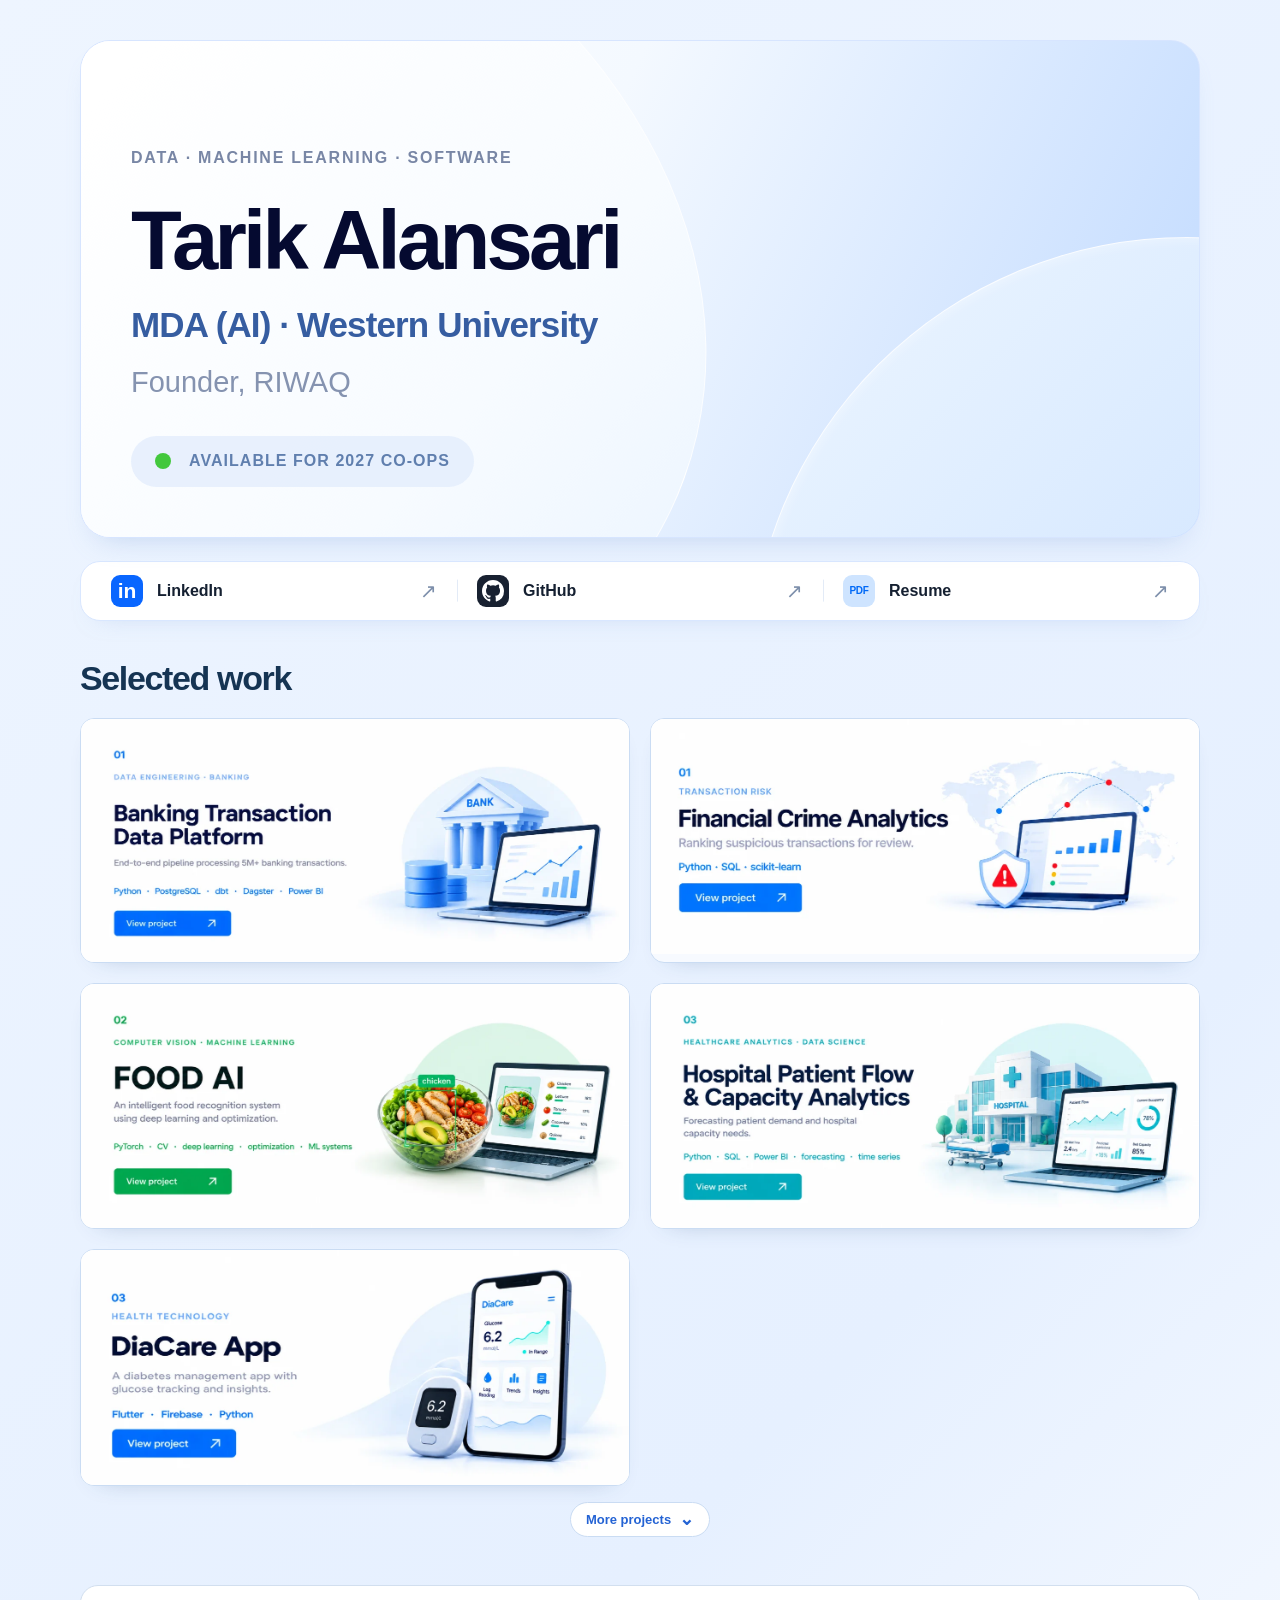
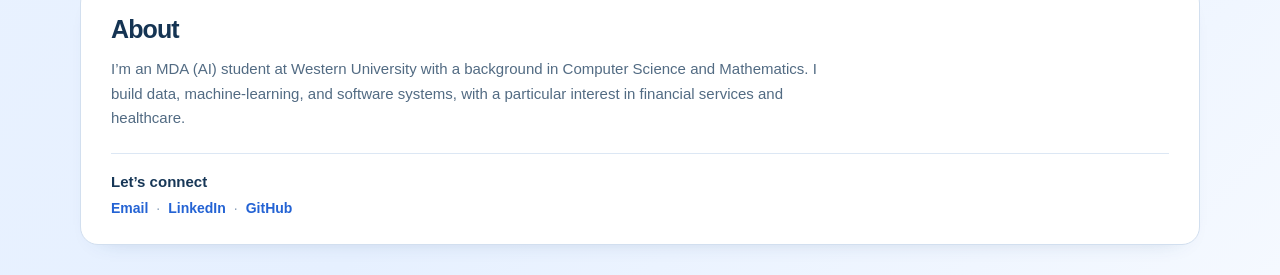
==== index.html @ ad6f81e8 "Add accessible hospital analytics project overview" ====
<!doctype html>
<html lang="en">
<head>
  <meta charset="utf-8">
  <meta name="viewport" content="width=device-width, initial-scale=1">
  <meta name="theme-color" content="#f2f7ff">
  <meta name="description" content="Tarik Alansari — Master of Data Analytics (AI) student at Western University. Explore selected data and machine-learning projects.">
  <link rel="canonical" href="https://tansari2004.github.io/tarik-alansari-portfolio/">
  <meta property="og:type" content="website">
  <meta property="og:title" content="Tarik Alansari | Data Analytics &amp; Machine Learning Portfolio">
  <meta property="og:description" content="Explore selected data analytics, machine learning, and software projects by Tarik Alansari.">
  <meta property="og:url" content="https://tansari2004.github.io/tarik-alansari-portfolio/">
  <meta property="og:image" content="https://tansari2004.github.io/tarik-alansari-portfolio/social-preview.png">
  <meta property="og:image:width" content="1200">
  <meta property="og:image:height" content="630">
  <meta name="twitter:card" content="summary_large_image">
  <title>Tarik Alansari · Data Analytics & Machine Learning</title>
  <link rel="preload" as="image" href="banking-transaction-platform-button.webp" fetchpriority="high">
  <link rel="icon" type="image/svg+xml" href="data:image/svg+xml,%3Csvg xmlns='http://www.w3.org/2000/svg' viewBox='0 0 64 64'%3E%3Crect width='64' height='64' rx='16' fill='%231c5ee4'/%3E%3Ctext x='32' y='40' text-anchor='middle' font-family='Arial,sans-serif' font-weight='700' font-size='25' fill='white'%3ETA%3C/text%3E%3C/svg%3E">
  <style>
    :root{font-family:Inter,ui-sans-serif,-apple-system,BlinkMacSystemFont,"Segoe UI",sans-serif;color:#15274a;background:#f2f7ff;font-size:16px}
    *{box-sizing:border-box}body{margin:0;min-width:320px;background:linear-gradient(160deg,#f7faff 0%,#eaf3ff 49%,#f8fbff 100%)}a{color:inherit;text-decoration:none}a:focus-visible{outline:3px solid #1c5ee4;outline-offset:4px}
    .shell{width:min(100% - 34px,880px);margin:auto;padding:30px 0 46px}
    .hero{position:relative;overflow:hidden;padding:34px clamp(24px,5.5vw,52px) 31px;border:1px solid #d6e5fa;border-radius:31px;background:linear-gradient(137deg,#fff 0%,#fff 58%,#dbecff 100%);box-shadow:0 20px 55px rgba(26,71,128,.09)}
    .hero:before{content:"";position:absolute;top:0;left:0;right:0;height:5px;background:linear-gradient(90deg,#1c5ee4,#42bcdb,#a6d9f4)}
    .top{display:flex;align-items:center;justify-content:space-between;gap:16px}.mark{display:grid;place-items:center;flex:none;width:58px;height:58px;border-radius:18px;background:#1c5ee4;color:white;font-size:1.18rem;font-weight:800;letter-spacing:-.07em;box-shadow:0 10px 22px rgba(28,94,228,.18)}
    .caption,.section-title,.kicker{font-weight:800;letter-spacing:.14em;text-transform:uppercase}.caption{color:#6b7d99;font-size:.76rem;text-align:right}
    h1{margin:29px 0 10px;color:#0c2145;font-size:clamp(2.7rem,7vw,4.3rem);line-height:1.04;letter-spacing:-.055em}.degree{margin:0;color:#143c79;font-size:clamp(1.08rem,2.5vw,1.32rem);font-weight:700;line-height:1.35}.school{margin:4px 0 0;color:#657993;font-size:1rem;line-height:1.45}
    .rule{width:52px;height:3px;margin:24px 0 19px;border-radius:99px;background:#2f8ae8}.intro{max-width:640px;margin:0;color:#344765;font-size:1rem;line-height:1.65}
    .availability{display:inline-flex;align-items:center;gap:9px;margin-top:22px;padding:9px 13px;border:1px solid #c7e5df;border-radius:999px;background:#e9faf4;color:#176b59;font-size:.84rem;font-weight:700;line-height:1.35}.availability:before{content:"";flex:none;width:7px;height:7px;border-radius:50%;background:#2aa584}
    .content{display:grid;grid-template-columns:1fr 1.25fr;gap:34px;margin-top:34px;align-items:start}.section-title{display:flex;align-items:center;gap:12px;margin:0 0 14px;color:#536a86;font-size:.82rem}.section-title:after{content:"";height:1px;flex:1;background:#c8d9ed}
    .links,.projects{display:grid;gap:10px}.link,.project{border:1px solid #d2e1f3;border-radius:17px;background:white;box-shadow:0 5px 18px rgba(46,89,143,.045);transition:transform .16s,border-color .16s,box-shadow .16s}.link:hover,.project:hover{transform:translateY(-2px);border-color:#7ab4ec;box-shadow:0 12px 28px rgba(46,89,143,.1)}
    .link{display:flex;align-items:center;gap:13px;min-height:65px;padding:11px 14px}.icon{display:grid;place-items:center;flex:none;width:37px;height:37px;border-radius:11px;background:#e8f1ff;color:#1c5ee4;font-weight:850}.icon.github{background:#eef1f7;color:#172440}.icon.email{background:#e8f8f5;color:#147e72}.icon svg{width:20px;height:20px;fill:currentColor}.link-copy{flex:1;min-width:0;font-weight:750}.link-copy small{display:block;margin-top:2px;color:#70839d;font-size:.78rem;font-weight:500}.arrow{flex:none;color:#5783be;font-size:1.25rem;line-height:1}
    .project{position:relative;display:block;min-height:106px;padding:17px 47px 18px 20px}.project:before{content:"";position:absolute;top:17px;bottom:17px;left:0;width:4px;border-radius:0 4px 4px 0;background:var(--accent)}.kicker{display:block;margin-bottom:7px;color:var(--accent);font-size:.74rem}.project strong{display:block;margin:0 0 5px;color:#122a4f;font-size:1.1rem;line-height:1.3;letter-spacing:-.02em}.project p{margin:0;color:#657b96;font-size:.88rem;line-height:1.45}.project .arrow{position:absolute;top:19px;right:18px}.blue{--accent:#2578dd}.teal{--accent:#119d9b}.violet{--accent:#7363d2}.sky{--accent:#2399c0}
    footer{display:flex;justify-content:space-between;gap:16px;margin-top:36px;padding:18px 2px 0;border-top:1px solid #cbdced;color:#71849d;font-size:.82rem;line-height:1.5}footer a{color:#1d63ce;font-weight:650}
    @media(max-width:700px){.content{grid-template-columns:1fr;gap:29px}.shell{width:min(100% - 28px,520px);padding-top:14px}.hero{border-radius:25px}.project{min-height:100px}footer{flex-direction:column;gap:3px}}
    @media(max-width:380px){.hero{padding:26px 22px}.caption{font-size:.7rem}.availability{font-size:.78rem}.link-copy small{font-size:.72rem}}
    @media(prefers-reduced-motion:reduce){.link,.project{transition:none}}
  </style>
  <link rel="stylesheet" href="design.css?v=9">
</head>
<body>
  <main class="shell">
    <nav class="masthead" aria-label="Page"><span class="wordmark">TA<span> / </span></span><span class="masthead-label">DATA ANALYTICS & MACHINE LEARNING</span><a href="Tarik-Alansari-Resume.pdf?v=2027-10-01" class="contact-top" target="_blank" rel="noopener noreferrer" type="application/pdf">View résumé <span aria-hidden="true">↗</span></a></nav>
    <header class="hero">
      <div class="hero-copy">
      <div class="eyebrow">DATA · MACHINE LEARNING · SOFTWARE</div>
      <h1>Tarik <span>Alansari</span></h1>
      <p class="degree">MDA (AI) · Western University</p><p class="school">Founder, RIWAQ</p>
      <div class="rule" aria-hidden="true"></div>
      <div class="availability">Available for 2027 co-ops</div>
      </div>
    </header>
    <div class="content">
      <section class="connect-section" aria-labelledby="connect"><h2 class="section-title" id="connect">Find me here</h2><div class="links">
        <a class="link" href="https://www.linkedin.com/in/tarik-alansari" target="_blank" rel="noopener noreferrer"><span class="icon" aria-hidden="true">in</span><span class="link-copy">LinkedIn<small>Professional profile</small></span><span class="arrow" aria-hidden="true">↗</span></a>
        <a class="link" href="https://github.com/Tansari2004" target="_blank" rel="noopener noreferrer"><span class="icon github" aria-hidden="true"><svg viewBox="0 0 16 16"><path d="M8 0C3.58 0 0 3.58 0 8c0 3.54 2.29 6.53 5.47 7.59.4.07.55-.17.55-.38 0-.19-.01-.82-.01-1.49-2.01.37-2.53-.49-2.69-.94-.09-.23-.48-.94-.82-1.13-.28-.15-.68-.52-.01-.53.63-.01 1.08.58 1.23.82.72 1.21 1.87.87 2.33.66.07-.52.28-.87.51-1.07-1.78-.2-3.64-.89-3.64-3.95 0-.87.31-1.59.82-2.15-.08-.2-.36-1.02.08-2.12 0 0 .67-.21 2.2.82a7.65 7.65 0 0 1 4 0c1.53-1.04 2.2-.82 2.2-.82.44 1.1.16 1.92.08 2.12.51.56.82 1.27.82 2.15 0 3.07-1.87 3.75-3.65 3.95.29.25.54.73.54 1.48 0 1.07-.01 1.93-.01 2.2 0 .21.15.46.55.38A8.01 8.01 0 0 0 16 8c0-4.42-3.58-8-8-8Z"/></svg></span><span class="link-copy">GitHub<small>Code and case studies</small></span><span class="arrow" aria-hidden="true">↗</span></a>
        <a class="link" href="Tarik-Alansari-Resume.pdf?v=2027-10-01" target="_blank" rel="noopener noreferrer" type="application/pdf"><span class="icon resume" aria-hidden="true">PDF</span><span class="link-copy">Resume<small>View PDF</small></span><span class="arrow" aria-hidden="true">↗</span></a>
      </div></section>
      <section class="work-section" aria-labelledby="work"><div class="work-header"><h2 class="section-title" id="work">Selected work</h2></div><div class="projects">
        <a class="project image-button" href="banking-pipeline.html"><img src="banking-transaction-platform-button.webp" alt="Explore Banking Transaction Data Platform: project overview, results and report screenshots" width="1280" height="569" fetchpriority="high"></a>
        <a class="project image-button" href="financial-crime.html"><img src="financial-crime-button.webp" alt="Explore Financial Crime Analytics: investigation ranking, verified results and Power BI screenshots" width="1280" height="549"></a>
        <a class="project image-button" href="https://diacare.health" target="_blank" rel="noopener noreferrer"><img src="food-ai-button.webp" alt="View AI Food Recognition and Meal Logging in DiaCare" width="1280" height="569"></a>
        <a class="project image-button" href="hospital-analytics.html"><img src="hospital-patient-flow-button.webp" alt="Explore Hospital Patient Flow and Capacity Analytics: NHS demand, bed occupancy, forecasts and Power BI reports" width="1280" height="569"></a>
        <a class="project image-button" href="https://diacare.health" target="_blank" rel="noopener noreferrer"><img src="diacare-button.webp" alt="Visit the DiaCare app website" width="1280" height="549"></a>
      </div>
      <details class="more-projects">
        <summary>More projects <span aria-hidden="true">⌄</span></summary>
        <div class="projects">
          <a class="project image-button" href="https://github.com/Tansari2004/predictive-maintenance-classifier" target="_blank" rel="noopener noreferrer"><img src="predictive-maintenance-button.webp" alt="View Predictive Maintenance project: failure prediction on 10,000 AI4I records using Python and scikit-learn" width="1280" height="549"></a>
          <a class="project image-button" href="https://github.com/Tansari2004/diacare-nlp" target="_blank" rel="noopener noreferrer"><img src="diacare-nlp-button.webp" alt="View DiaCare NLP Triage project" width="1280" height="549"></a>
        </div>
      </details></section>
      <section class="about-section" aria-labelledby="about">
        <h2 id="about">About</h2>
        <p>I’m an MDA (AI) student at Western University with a background in Computer Science and Mathematics. I build data, machine-learning, and software systems, with a particular interest in financial services and healthcare.</p>
        <div class="about-contact" aria-labelledby="connect-heading">
          <h3 id="connect-heading">Let’s connect</h3>
          <nav aria-label="Contact links"><a href="mailto:tansari7@uwo.ca">Email</a><span aria-hidden="true">·</span><a href="https://www.linkedin.com/in/tarik-alansari" target="_blank" rel="noopener noreferrer">LinkedIn</a><span aria-hidden="true">·</span><a href="https://github.com/Tansari2004" target="_blank" rel="noopener noreferrer">GitHub</a></nav>
        </div>
      </section>
    </div>
  </main>
</body>
</html>
---- design.css ----
/* A bright editorial portfolio, with a compact mobile business-card view. */
:root{color-scheme:light;background:#fff;color:#16202b;font-family:"Helvetica Neue",Arial,sans-serif}
body{background:#fff}
.shell{width:min(calc(100% - 96px),1120px);padding:0 0 30px}
.masthead{height:90px;display:flex;align-items:center;justify-content:space-between;gap:24px;border-bottom:1px solid #dae0e7}
.wordmark{font-size:27px;font-weight:850;letter-spacing:-2px}.wordmark span{color:#245bf1}
.masthead-label{font-size:11px;letter-spacing:.16em;color:#67707e;font-weight:700;margin-right:auto}
.contact-top{font-size:14px;font-weight:700}.contact-top span{margin-left:15px;color:#245bf1}
.hero{display:grid;grid-template-columns:1.2fr .8fr;gap:64px;align-items:center;border:0;border-radius:0;background:none;box-shadow:none;padding:60px 0 46px;overflow:visible}
.hero:before{display:none}.hero-copy{min-width:0}.eyebrow{font-size:12px;letter-spacing:.14em;font-weight:750;color:#245bf1;margin-bottom:21px}
h1{font-size:clamp(64px,7.7vw,98px);font-weight:750;line-height:.94;letter-spacing:-.075em;margin:0 0 25px;color:#17212c}h1 span{color:#245bf1}
.degree{font-size:19px;font-weight:650;color:#253240;letter-spacing:-.025em}.school{font-size:16px;color:#707986;margin-top:5px}
.rule{display:none}.intro{font-size:16px;line-height:1.65;color:#5b6470;max-width:475px;margin-top:21px}
.availability{margin-top:23px;border:0;padding:0;background:none;color:#334963;border-radius:0;font-size:13px;font-weight:600}.availability:before{background:#245bf1;width:6px;height:6px}
.portrait{margin:0;position:relative;align-self:center;padding:13px 13px 0;background:#f0f4fb;border-radius:12px;transform:rotate(2deg)}
.portrait img{display:block;width:100%;height:auto;aspect-ratio:1/1.08;object-fit:cover;object-position:center;border-radius:6px;filter:saturate(.83)}
.portrait figcaption{display:flex;justify-content:space-between;gap:8px;padding:17px 1px;font-size:10px;letter-spacing:.11em;font-weight:700;color:#596e87}
.content{display:block;margin:0}.connect-section{border-top:1px solid #dae0e7;border-bottom:1px solid #dae0e7;padding:24px 0 27px}
.connect-section>.section-title{font-size:11px;letter-spacing:.15em;margin-bottom:14px;color:#76808d}.section-title:after{display:none}
.links{grid-template-columns:repeat(3,1fr);gap:16px}.link{border:1px solid #e0e6ee;border-radius:8px;box-shadow:none;padding:13px 16px;min-height:68px;background:#fff;gap:14px}.link:hover{background:#f6f9ff;border-color:#94aff7;box-shadow:none;transform:translateY(-2px)}
.icon{border-radius:6px;width:35px;height:35px;background:#eaf0ff;color:#245bf1;font-size:17px}.icon.github{color:#fff;background:#26303b;font-size:12px}.icon.email{background:#eaf0ff;color:#245bf1}.link-copy{font-size:15px;font-weight:650}.link-copy small{font-size:12px;color:#798390;margin-top:4px}.arrow{color:#245bf1;font-size:21px}
.work-section{padding-top:46px}.work-header{display:flex;justify-content:space-between;gap:20px;align-items:baseline;margin-bottom:23px}.work-header .section-title{font-size:32px;letter-spacing:-.055em;text-transform:none;color:#17212c;display:block;margin:0;font-weight:700}.work-header .section-title span{color:#245bf1}.work-note{font-size:13px;color:#798390}
.projects{grid-template-columns:repeat(2,minmax(0,1fr));gap:18px;counter-reset:projects}
.project{counter-increment:projects;min-height:231px;padding:29px;border:1px solid transparent;border-radius:10px;box-shadow:none;display:flex;flex-direction:column;overflow:hidden}
.project:before{content:"0" counter(projects);position:static;background:none;width:auto;height:auto;border-radius:0;color:var(--accent);font-size:13px;font-weight:700;margin-bottom:32px;letter-spacing:.04em}
.project .kicker{font-size:11px;letter-spacing:.13em;order:0;margin-bottom:10px;color:var(--accent)}
.project strong{font-size:25px;font-weight:650;letter-spacing:-.045em;color:#17212c;line-height:1.15;margin-bottom:10px}.project p{font-size:14px;color:#627082;line-height:1.5;margin:0;max-width:330px}
.project .arrow{top:24px;right:26px;width:34px;height:34px;border-radius:50%;background:rgba(255,255,255,.8);display:grid;place-items:center;color:var(--accent)}
.blue{background:#edf2ff;--accent:#245bf1}.teal{background:#edf7f6;--accent:#11776e}.violet{background:#f3f1fa;--accent:#7050b7}.sky{background:#f0f5fa;--accent:#286b9f}
.project:hover{box-shadow:0 14px 25px #1b34400a;border-color:var(--accent);transform:translateY(-4px)}
footer{margin-top:44px;padding-top:22px;border-color:#dae0e7;font-size:12px;color:#7b8490}footer a{color:#245bf1}
@media(min-width:1450px){.hero{padding-top:72px}}
@media(max-width:800px){.shell{width:calc(100% - 48px)}.hero{gap:30px}.masthead-label{font-size:10px}.portrait figcaption{font-size:8px}h1{font-size:70px}.link-copy small{font-size:11px}.links{gap:10px}.link{padding:12px;gap:10px}.link .arrow{display:none}}
@media(max-width:600px){.shell{width:calc(100% - 36px);padding-top:0}.masthead{height:66px;gap:12px}.masthead-label{font-size:9px;letter-spacing:.08em;max-width:154px;line-height:1.6}.wordmark{font-size:24px}.contact-top{font-size:12px}.contact-top span{margin-left:4px}.hero{position:relative;display:block;padding:31px 0 25px}.eyebrow{font-size:10px;margin-bottom:17px;letter-spacing:.1em}h1{font-size:61px;letter-spacing:-.068em;margin-bottom:21px;max-width:calc(100% - 80px)}.portrait{position:absolute;right:0;top:34px;width:95px;border-radius:6px;padding:5px;transform:rotate(3deg)}.portrait img{aspect-ratio:1/1.22;border-radius:3px}.portrait figcaption{display:none}.degree{font-size:16px}.school{font-size:14px}.intro{font-size:14px;line-height:1.65;margin-top:15px;max-width:100%}.availability{font-size:12px;margin-top:17px;line-height:1.5;align-items:flex-start}.availability:before{margin-top:6px}.connect-section{padding:17px 0 19px}.connect-section>.section-title{display:none}.links{gap:8px}.link{display:flex;flex-direction:column;align-items:flex-start;gap:10px;min-height:88px;padding:12px}.icon{width:28px;height:28px;font-size:14px}.icon.github{font-size:10px}.link-copy{font-size:13px}.link-copy small{display:none}.work-section{padding-top:30px}.work-header{margin-bottom:17px;align-items:center}.work-header .section-title{font-size:27px}.work-note{font-size:11px;max-width:115px;text-align:right;line-height:1.5}.projects{gap:12px}.project{min-height:221px;padding:18px 15px}.project:before{font-size:11px;margin-bottom:26px}.project .arrow{top:13px;right:12px;width:25px;height:25px;font-size:17px}.project .kicker{font-size:9px;letter-spacing:.06em;line-height:1.5;min-height:27px;margin-bottom:8px}.project strong{font-size:21px;line-height:1.12;letter-spacing:-.04em}.project p{font-size:12px;line-height:1.5}.project:hover{transform:translateY(-2px)}footer{margin-top:29px;flex-direction:row;font-size:11px}}
@media(max-width:360px){h1{font-size:54px}.portrait{width:79px;top:44px}.masthead-label{display:none}.contact-top{margin-left:auto}.project strong{font-size:19px}.project{padding:16px 12px}.work-note{font-size:10px}}
@media(prefers-reduced-motion:reduce){.link,.project{transition:none;transform:none}.portrait{transform:none}}

/* Light, luminous surfaces and a quiet technical grid. */
:root{background:#eff4fb}
body{background:radial-gradient(ellipse at 92% 8%,#bddbff 0,transparent 34%),radial-gradient(ellipse at 0% 48%,#c9efed 0,transparent 34%),radial-gradient(ellipse at 85% 95%,#dfe4ff 0,transparent 40%),#f4f7fc;background-attachment:fixed}
body:before{content:"";position:fixed;inset:0;pointer-events:none;z-index:0;background-image:radial-gradient(#4776ab20 .8px,transparent .8px);background-size:22px 22px;mask-image:linear-gradient(#0009,transparent 76%)}
.shell{position:relative;z-index:1}
.masthead{border:0;height:100px}.wordmark{font-size:30px}.contact-top{border:1px solid #c6d4e8;border-radius:99px;padding:12px 18px;background:#ffffffa6;box-shadow:0 3px 10px #375a7710}
.hero{isolation:isolate;border:1px solid #ffffff;border-radius:30px;background:linear-gradient(115deg,#ffffffed 0%,#ffffffbc 58%,#edf5ffad 100%);padding:52px;gap:52px;box-shadow:0 25px 70px -35px #42639f54,inset 0 1px #fff;overflow:hidden}
.hero:before{display:block;content:"";position:absolute;inset:auto -120px -260px auto;width:640px;height:640px;border-radius:50%;border:1px solid #76a7dd24;background:radial-gradient(circle,transparent 48%,#9ac9f71a 49%,transparent 65%);z-index:-1}
.eyebrow{display:inline-flex;border:1px solid #ccdcfa;background:#edf3ff;padding:8px 11px;border-radius:6px;letter-spacing:.11em;font-size:11px}
h1{font-size:clamp(62px,7.5vw,94px);letter-spacing:-.067em}h1 span{color:#245be9}
.degree{font-size:18px}.intro{color:#516075;font-size:16px}.availability{font-size:13px;color:#42556e}
.portrait{transform:none;background:#ffffffc9;padding:9px;border:1px solid white;border-radius:160px 160px 23px 23px;box-shadow:0 25px 38px -25px #304c7c88}
.portrait img{border-radius:150px 150px 16px 16px;aspect-ratio:1/1.19;filter:saturate(.92)}
.portrait figcaption{padding:16px 8px 10px;font-size:9px;letter-spacing:.07em;color:#536681}
.connect-section{padding:26px 0 0;border:0}.connect-section>.section-title{display:none}.links{gap:15px}.link{background:#ffffffcf;border-color:#fff;border-radius:15px;padding:17px 19px;box-shadow:0 9px 22px -15px #4e6f9a66;backdrop-filter:blur(12px);transition:transform .2s,box-shadow .2s,border-color .2s}.link:hover{background:white;border-color:#aac5fa;box-shadow:0 12px 30px -16px #4e6f9a66;transform:translateY(-4px)}
.icon{width:39px;height:39px;border-radius:10px}.link-copy{font-size:16px}.link-copy small{font-size:12px;color:#6c7b8e}
.work-section{padding-top:48px}.work-header{margin-bottom:22px}.work-header .section-title{font-size:38px;font-weight:650}.work-note{color:#566b88}
.project{min-height:260px;padding:30px;border:1px solid #ffffff;border-radius:21px;box-shadow:0 14px 34px -25px #42628f50;transition:transform .22s,box-shadow .22s,border-color .22s}
.project:before{font-size:14px;margin-bottom:45px;letter-spacing:.1em}.project:after{content:"";position:absolute;right:-28px;top:-38px;width:154px;height:154px;border:1px solid color-mix(in srgb,var(--accent) 12%,transparent);border-radius:50%;box-shadow:0 0 0 24px color-mix(in srgb,var(--accent) 3%,transparent),0 0 0 49px color-mix(in srgb,var(--accent) 2%,transparent);pointer-events:none}
.project .arrow{z-index:1;width:39px;height:39px;top:25px;right:26px;background:white;box-shadow:0 4px 12px #18356809}.project strong{font-size:28px;max-width:360px}.project p{font-size:15px;color:#536780;max-width:355px}.project .kicker{font-size:11px;letter-spacing:.1em}
.blue{background:linear-gradient(120deg,#fff 0%,#f4f7ff 48%,#e0ebff 100%)}.teal{background:linear-gradient(120deg,#fff 0%,#f1faf9 48%,#d8f0eb 100%)}.violet{background:linear-gradient(120deg,#fff 0%,#f7f5fe 48%,#e7e1f8 100%)}.sky{background:linear-gradient(120deg,#fff 0%,#f0f8ff 48%,#dcebfa 100%)}
.project:hover{border-color:color-mix(in srgb,var(--accent) 40%,white);box-shadow:0 23px 35px -24px #24487975;transform:translateY(-5px)}
footer{border-color:#c7d5e4;color:#61758f}
@media(max-width:900px){.hero{padding:35px;gap:32px}.portrait figcaption{font-size:8px}.link{padding:15px}.link-copy small{font-size:11px}h1{font-size:70px}}
@media(max-width:600px){body{background:radial-gradient(ellipse at 100% 0,#c8e1ff,transparent 44%),radial-gradient(ellipse at 0% 75%,#daf0ed,transparent 48%),#f3f6fc}.shell{width:calc(100% - 28px)}.masthead{height:76px;gap:10px}.wordmark{font-size:24px}.masthead-label{font-size:8px;max-width:140px;letter-spacing:.05em}.contact-top{padding:9px 10px;font-size:10px;white-space:nowrap}.hero{padding:27px 22px 25px;border-radius:23px}.hero:before{width:400px;height:400px;right:-220px;bottom:-200px}.eyebrow{font-size:8px;padding:6px 8px;letter-spacing:.08em;margin-bottom:18px}h1{font-size:53px;max-width:calc(100% - 51px);margin-bottom:24px;letter-spacing:-.07em}.portrait{width:83px;right:19px;top:62px;padding:4px;border-radius:45px 45px 10px 10px;box-shadow:0 15px 20px -15px #234b8190}.portrait img{border-radius:40px 40px 7px 7px;aspect-ratio:1/1.3}.degree{font-size:15px}.school{font-size:14px}.intro{font-size:14px;line-height:1.6;margin-top:16px}.availability{font-size:11px;margin-top:17px;gap:7px}.availability:before{margin-top:5px}.connect-section{padding-top:14px}.links{gap:9px}.link{padding:13px;min-height:93px;border-radius:13px;gap:11px}.icon{width:29px;height:29px;border-radius:8px}.link-copy{font-size:13px}.work-section{padding-top:32px}.work-header{margin-bottom:18px}.work-header .section-title{font-size:29px}.work-note{font-size:10px}.projects{gap:12px}.project{min-height:243px;padding:18px 15px;border-radius:17px}.project:before{font-size:11px;margin-bottom:39px}.project:after{width:90px;height:90px;top:-29px;right:-35px;box-shadow:0 0 0 16px color-mix(in srgb,var(--accent) 3%,transparent)}.project .arrow{width:27px;height:27px;top:13px;right:13px;font-size:17px}.project .kicker{font-size:9px;line-height:1.45;letter-spacing:.04em;min-height:27px}.project strong{font-size:22px;line-height:1.1;margin-bottom:11px}.project p{font-size:12px;line-height:1.55}footer{font-size:10px}}
@media(max-width:360px){h1{font-size:46px}.portrait{width:70px;right:15px;top:64px}.hero{padding:25px 18px}.project strong{font-size:20px}.project{padding:17px 12px}.masthead-label{display:none}.contact-top{font-size:11px}}
@media(prefers-reduced-motion:reduce){.link,.project{transition:none}.link:hover,.project:hover{transform:none}}

/* Restrained professional palette and geometry. */
:root{background:#f3f5f7}
body{background:linear-gradient(135deg,#f7f8fa,#edf1f5);background-attachment:fixed}
body:before{display:none}
.masthead{height:88px}.wordmark span,.contact-top span,h1 span,.eyebrow,.arrow,footer a{color:#214f81}
.contact-top{border-radius:5px;background:white;border-color:#d5dce4;box-shadow:none;padding:11px 16px}
.hero{background:#fff;border:1px solid #dce2e8;border-radius:9px;box-shadow:0 12px 35px -25px #20324745;padding:46px 48px;gap:55px}
.hero:before{display:none}.eyebrow{padding:0;background:none;border:0;border-radius:0;letter-spacing:.13em;margin-bottom:22px}
h1{font-size:clamp(62px,7.5vw,90px);letter-spacing:-.06em;color:#172431}
.degree{color:#263849}.school{color:#687480}.intro{color:#53616f}
.availability{color:#45586a}.availability:before{background:#214f81}
.portrait{padding:7px;background:#f3f5f7;border:1px solid #dce2e8;border-radius:5px;box-shadow:none;transform:none}
.portrait img{border-radius:2px;aspect-ratio:1/1.1;filter:saturate(.78)}.portrait figcaption{padding:14px 4px 7px;color:#566675}
.link{border-radius:6px;background:#fff;border:1px solid #dce2e8;box-shadow:none;backdrop-filter:none}
.link:hover{border-color:#869eb7;background:#fff;box-shadow:0 5px 15px #233b5510;transform:translateY(-2px)}
.icon,.icon.email{border-radius:4px;background:#eaf0f6;color:#214f81}.icon.github{border-radius:4px;background:#283645;color:white}
.project{background:#fff;border:1px solid #d6dee6;border-radius:7px;box-shadow:none;--accent:#214f81;min-height:236px}
.project:before{margin-bottom:34px;color:#526a82}.project:after{display:none}
.project .arrow{border-radius:4px;background:#edf2f7;box-shadow:none;color:#214f81}
.project strong{color:#1b2c3d;font-size:27px;letter-spacing:-.035em}.project .kicker{color:#4d6780}.project p{color:#607181}
.project:hover{border-color:#829bb5;box-shadow:0 10px 24px -15px #2a425b40;transform:translateY(-3px)}
.work-header .section-title span{color:#214f81}.work-note{color:#72808c}footer{border-color:#d0d9e2}
@media(max-width:900px){.hero{padding:35px;gap:32px}h1{font-size:70px}}
@media(max-width:600px){body{background:#f1f4f7}.masthead{height:70px}.contact-top{border-radius:4px;padding:9px 10px}.hero{padding:27px 22px 25px;border-radius:7px}.eyebrow{font-size:9px;margin-bottom:20px}h1{font-size:53px;letter-spacing:-.06em}.portrait{top:54px;right:19px;width:83px;border-radius:3px;padding:4px}.portrait img{border-radius:1px;aspect-ratio:1/1.3}.link{border-radius:5px}.icon,.icon.email,.icon.github{border-radius:4px}.project{border-radius:6px;min-height:231px}.project strong{font-size:22px}.project:before{margin-bottom:32px}.project .arrow{border-radius:3px}}
@media(max-width:360px){h1{font-size:46px}.portrait{width:70px;right:15px;top:57px}.hero{padding:25px 18px}.project strong{font-size:20px}}
@media(prefers-reduced-motion:reduce){.link:hover,.project:hover{transform:none}}

/* Balanced cobalt and white. */
:root{background:#edf3fc}
body{background:linear-gradient(145deg,#e4eeff 0%,#f5f8ff 47%,#eaf2ff 100%)}
.masthead{border-bottom:0}.wordmark span{color:#2463eb}.contact-top{color:#2159bc;border-color:#c4d6f4;border-radius:8px;background:#fff}
.hero{background:linear-gradient(115deg,#1d55bc 0%,#2468dd 72%,#347cec 100%);border:1px solid #3775d8;border-radius:18px;box-shadow:0 20px 40px -24px #194e9b80}
.hero:before{display:block;content:"";position:absolute;inset:auto -200px -430px auto;width:850px;height:850px;border-radius:50%;border:1px solid #ffffff16;background:none;box-shadow:0 0 0 65px #ffffff04;z-index:-1}
.eyebrow{color:#d6e7ff}h1,h1 span{color:#fff}.degree{color:#fff}.school{color:#d0e1ff}.intro{color:#edf4ff}.availability{color:#e6efff}.availability:before{background:#a7d5ff}
.portrait{background:#fff;border-color:#fff;padding:7px;border-radius:10px;box-shadow:0 14px 27px -18px #08295c}.portrait img{border-radius:5px;filter:saturate(.9)}.portrait figcaption{color:#426080}
.link{border-radius:10px;background:#fff;border-color:#d9e5f6;box-shadow:0 7px 18px -13px #2b568455}.icon,.icon.email{color:#215fcc;background:#e8f0ff;border-radius:7px}.icon.github{background:#245baf;color:#fff;border-radius:7px}.link .arrow{color:#2463d4}.link:hover{border-color:#729fe6;box-shadow:0 8px 22px -13px #2b56846a}
.work-header .section-title span,footer a{color:#2463d4}.work-header .section-title{color:#153453}.work-note{color:#627d9c}
.project{background:linear-gradient(120deg,#fff 40%,#f1f6ff);border:1px solid #ccdcf2;border-radius:12px;box-shadow:0 8px 22px -20px #20487955;--accent:#2463d4;border-top:3px solid #3775d9}
.project:before{color:#2463d4}.project strong{color:#173757}.project .kicker{color:#2865bb}.project p{color:#5c728b}.project .arrow{background:#e8f0ff;color:#2463d4;border-radius:6px}.project:hover{border-color:#6b99df;box-shadow:0 16px 28px -20px #20487975}
footer{border-color:#c6d8ef;color:#637c98}
@media(max-width:600px){body{background:linear-gradient(150deg,#e4eeff,#f7faff 55%,#eaf2ff)}.hero{border-radius:13px}.hero:before{width:500px;height:500px;right:-260px;bottom:-270px}.portrait{border-radius:7px;padding:4px}.portrait img{border-radius:3px}.contact-top{border-radius:6px}.link{border-radius:9px}.project{border-radius:9px}.project .arrow{border-radius:5px}}

.background-section{margin-top:34px;padding:25px 27px;background:#ffffff9c;border:1px solid #d4e1f3;border-radius:12px}
.background-section>.section-title{font-size:13px;color:#234d7a;letter-spacing:.1em;margin-bottom:23px}
.background-grid{display:grid;grid-template-columns:repeat(3,minmax(0,1fr));gap:25px}
.background-grid>div+div{border-left:1px solid #d7e2f0;padding-left:25px}
.detail-label{font-size:10px;font-weight:700;letter-spacing:.12em;color:#5f7c9d}
.background-grid h3{font-size:16px;line-height:1.35;color:#214569;margin:9px 0 8px;letter-spacing:-.025em}
.background-grid p{font-size:14px;line-height:1.65;color:#526b83;margin:0}
.project p{max-width:none;font-size:15px;line-height:1.65}
.project-tools{display:block;margin-top:22px;padding-top:16px;border-top:1px solid #d7e3f5;color:#376494;font-size:12px;line-height:1.6;font-weight:600}
.project-destination{display:block;margin-top:auto;padding-top:20px;color:#215fb4;font-size:13px;font-weight:650}
.hero .eyebrow{max-width:100%;line-height:1.6;font-size:10px;letter-spacing:.1em}
.hero h1{letter-spacing:-.055em;font-weight:700}
.hero .degree{font-size:17px;line-height:1.5}
.hero .school{font-size:14px;line-height:1.6}
.hero .intro{line-height:1.7}
.hero .availability{font-weight:500}
.background-section{box-shadow:none;background:#ffffffc9}
.project strong{font-weight:650;letter-spacing:-.025em}
.work-header .section-title{font-size:34px;letter-spacing:-.04em}
.project:before{font-weight:500}
.project-destination{font-weight:600}
.project .arrow{display:none}
.project-destination{border-top:0;letter-spacing:0}
.project .kicker{letter-spacing:.085em}
.project p{font-size:16px;line-height:1.65}
.project-tools{margin-top:24px}
.background-grid p{line-height:1.65}
.background-grid h3{font-weight:650}
.icon.github svg{width:21px;height:21px}
.link:focus-visible,.project:focus-visible,.contact-top:focus-visible{outline:3px solid #1c5ee4;outline-offset:4px}
.project:before{margin-bottom:22px}
.project{min-height:345px}.project:before{margin-bottom:26px}
@media(max-width:800px){.background-grid{gap:17px}.background-grid>div+div{padding-left:17px}.background-grid h3{font-size:15px}}
@media(max-width:600px){.background-section{padding:20px;margin-top:24px}.background-grid{grid-template-columns:1fr;gap:18px}.background-grid>div+div{border-left:0;border-top:1px solid #d7e2f0;padding:17px 0 0}.background-section>.section-title{margin-bottom:17px}.background-grid h3{font-size:16px}.background-grid p{font-size:14px}.projects{grid-template-columns:1fr}.project{min-height:0;padding:23px}.project:before{margin-bottom:24px}.project strong{font-size:25px}.project .kicker{font-size:10px;min-height:0;margin-bottom:9px}.project p{font-size:15px;line-height:1.6}.project .arrow{top:19px;right:19px}.project-tools{font-size:12px;margin-top:19px}.project-destination{font-size:13px;padding-top:17px}}

/* Cross-device hardening: phones, tablets, touch screens, and wide displays. */
html{overflow-x:hidden;-webkit-text-size-adjust:100%;text-size-adjust:100%}
body{min-height:100vh;min-height:100svh;overflow-x:hidden}
img,svg{max-width:100%}
.shell{padding-left:max(0px,env(safe-area-inset-left));padding-right:max(0px,env(safe-area-inset-right));padding-bottom:max(30px,env(safe-area-inset-bottom))}
.hero,.hero-copy,.content,.links,.link,.background-grid,.background-grid>div,.projects,.project{min-width:0}
.link,.project,.contact-top{touch-action:manipulation;-webkit-tap-highlight-color:transparent}
.link,.contact-top{min-height:44px}
.link-copy,.background-grid h3,.background-grid p,.project strong,.project p,.project-tools,.project-destination{overflow-wrap:anywhere}

@media(min-width:601px) and (max-width:900px){
  body{background-attachment:scroll}
  .shell{width:min(calc(100% - 40px),820px)}
  .masthead{height:82px}
  .hero{grid-template-columns:minmax(0,1.12fr) minmax(220px,.72fr);padding:34px;gap:30px}
  h1{font-size:clamp(3.7rem,9vw,4.8rem)}
  .degree{font-size:16px}
  .intro{font-size:15px}
  .links{grid-template-columns:repeat(3,minmax(0,1fr))}
  .link{align-items:flex-start;min-height:78px;padding:13px;gap:10px}
  .link-copy{font-size:14px}
  .background-grid{grid-template-columns:repeat(2,minmax(0,1fr));gap:20px}
  .background-grid>div+div{padding-left:20px}
  .background-grid>div:nth-child(3){grid-column:1/-1;border-left:0;border-top:1px solid #d7e2f0;padding:20px 0 0}
  .projects{grid-template-columns:repeat(2,minmax(0,1fr))}
  .project{min-height:370px;padding:24px}
  .project strong{font-size:24px}
  .project p{font-size:14px}
}

@media(max-width:600px){
  body{min-width:0;background-attachment:scroll}
  .shell{width:min(calc(100% - 24px),520px);padding-bottom:max(24px,env(safe-area-inset-bottom))}
  .masthead{height:auto;min-height:68px;padding:11px 0}
  .masthead-label{min-width:0}
  .hero{padding:27px 22px 25px}
  .intro{overflow-wrap:anywhere}
  .links{grid-template-columns:repeat(3,minmax(0,1fr))}
  .link{min-height:96px}
  .background-section{margin-left:0;margin-right:0}
  footer{align-items:flex-start}
}

@media(max-width:380px){
  .shell{width:calc(100% - 18px)}
  .masthead{gap:8px}
  .wordmark{font-size:22px;letter-spacing:-1.5px}
  .contact-top{font-size:10px;padding:8px 9px}
  .hero{padding:24px 17px 23px}
  .hero .eyebrow{max-width:calc(100% - 76px)}
  h1{font-size:clamp(2.55rem,14vw,3rem);max-width:calc(100% - 64px);margin-bottom:20px}
  .portrait{width:66px;right:14px;top:58px}
  .degree{font-size:14px}
  .school{font-size:13px}
  .intro{font-size:13.5px}
  .availability{display:flex;width:100%;font-size:10.5px}
  .links{grid-template-columns:1fr;gap:8px}
  .link{flex-direction:row;align-items:center;min-height:58px;padding:10px 12px}
  .link-copy small{display:block}
  .work-header{display:block}
  .work-note{display:block;max-width:none;margin-top:6px;text-align:left}
  .project{padding:21px 18px}
  .project strong{font-size:23px}
  footer{font-size:10px}
}

@media(min-width:1400px){
  .shell{width:min(calc(100% - 120px),1180px)}
  .hero{padding:54px 58px;gap:64px}
}

@media(hover:none){
  .link:hover,.project:hover{transform:none;box-shadow:none}
}

/* Compact recruiter-scan layout. */
.background-section{padding:19px 24px}
.background-section>.section-title{margin-bottom:15px}
.background-grid{gap:20px}
.background-grid>div{display:grid;gap:5px;align-content:start}
.background-grid h3{display:none}
.background-grid p{font-size:13px;line-height:1.5}
.project{min-height:250px;padding:25px 27px}
.project:before{margin-bottom:18px}
.project .kicker{margin-bottom:7px}
.project strong{font-size:25px;margin-bottom:8px}
.project p{font-size:15px;line-height:1.5}
.project-tools{margin-top:16px;padding-top:13px}
.project-destination{padding-top:14px}

@media(min-width:601px) and (max-width:900px){
  .background-grid{grid-template-columns:repeat(3,minmax(0,1fr));gap:15px}
  .background-grid>div+div{border-left:1px solid #d7e2f0;border-top:0;padding:0 0 0 15px}
  .background-grid>div:nth-child(3){grid-column:auto;border-left:1px solid #d7e2f0;border-top:0;padding:0 0 0 15px}
  .project{min-height:270px;padding:23px}
}

@media(max-width:600px){
  .background-section{padding:16px 18px}
  .background-section>.section-title{margin-bottom:12px}
  .background-grid{gap:10px}
  .background-grid>div{grid-template-columns:78px minmax(0,1fr);gap:10px;align-items:start}
  .background-grid>div+div{padding-top:10px}
  .detail-label{padding-top:2px}
  .background-grid p{font-size:12.5px;line-height:1.4}
  .work-section{padding-top:27px}
  .project{min-height:0;padding:18px 20px}
  .project:before{margin-bottom:15px}
  .project strong{font-size:23px;margin-bottom:7px}
  .project p{font-size:14px;line-height:1.45}
  .project-tools{margin-top:12px;padding-top:0;border-top:0;line-height:1.4}
  .project-destination{padding-top:9px}
  footer a{display:inline-flex;align-items:center;min-height:44px}
}

/* Visual-first QR landing page: less reading, clearer hierarchy. */
.hero h1{font-size:clamp(46px,5vw,66px);line-height:1.04;margin-bottom:16px;letter-spacing:-.055em}
.hero .intro{max-width:430px;margin-top:14px;font-size:15px;line-height:1.5}
.hero .degree{font-size:16px}
.hero .school{font-size:14px}
.background-section{padding:17px 22px;background:#fff}
.background-section>.section-title{font-size:11px;margin-bottom:13px;color:#56769f}
.background-grid{display:grid;grid-template-columns:repeat(3,minmax(0,1fr));gap:0}
.background-grid>div{display:block;padding:0 16px}
.background-grid>div:first-child{padding-left:0}
.background-grid>div+div{border-left:1px solid #d7e2f0;padding-left:16px}
.background-grid p{margin-top:5px;font-size:15px;line-height:1.25;font-weight:700;color:#173757}
.detail-label{font-size:9px;color:#6b86a5}
.work-section{padding-top:34px}
.work-header{margin-bottom:17px}
.work-header .section-title{font-size:clamp(27px,3vw,34px);letter-spacing:-.04em}
.projects{gap:16px}
.project{display:block;min-height:0!important;padding:0!important;overflow:hidden;border:1px solid #d2dfef;border-radius:15px;background:#fff;box-shadow:0 8px 22px -19px #20487955;transform:none}
.project:before,.project:after,.project .arrow{display:none!important}
.project>img,.project>.diacare-visual{display:block;width:100%;height:178px;object-fit:cover;object-position:center;background:#0a2340}
.project>.diacare-visual{position:relative;overflow:hidden;background:linear-gradient(125deg,#dcecff,#f7fbff 55%,#b7d6f3)}
.project>.diacare-visual:before{content:"DIACARE";position:absolute;left:11%;top:42%;color:#123b68;font-size:28px;font-weight:800;letter-spacing:.13em}
.project>.diacare-visual img{position:absolute;right:11%;top:-34px;width:36%;height:auto;max-height:none;border:5px solid #fff;border-radius:22px;box-shadow:0 17px 25px #173f6a35;transform:rotate(6deg)}
.project-caption{display:block;padding:15px 18px 16px}
.project .kicker{display:block;min-height:0;margin:0 0 5px;color:#5d7fa8;font-size:10px;line-height:1.2;letter-spacing:.11em}
.project strong{display:block;margin:0;color:#173757;font-size:21px;line-height:1.15;font-weight:700;letter-spacing:-.035em}
.project-destination{display:block;margin:9px 0 0;padding:0;color:#2669c1;font-size:12px;line-height:1.2;font-weight:700}
.project-caption{display:flex;align-items:center;justify-content:space-between;gap:10px;min-height:44px;padding:11px 16px}
.project .kicker{margin:0;font-size:10px}
.project-destination{margin:0;white-space:nowrap}
.project:hover{transform:translateY(-2px);box-shadow:0 12px 25px -18px #20487970}
@media(max-width:600px){
  .hero{padding:23px 20px 21px}
  .hero .eyebrow{max-width:calc(100% - 92px);margin-bottom:15px;font-size:9px}
  .hero h1{font-size:clamp(31px,8vw,37px);max-width:calc(100% - 92px);margin-bottom:12px;line-height:1.05}
  .portrait{top:24px;right:18px;width:78px}
  .hero .degree{font-size:14px}
  .hero .school{font-size:13px}
  .hero .intro{font-size:13px;line-height:1.45;margin-top:12px}
  .availability{margin-top:12px;font-size:11px}
  .background-section{padding:15px 16px;margin-top:19px}
  .background-section>.section-title{margin-bottom:13px}
  .background-grid{grid-template-columns:repeat(3,minmax(0,1fr));gap:0}
  .background-grid>div{display:block;padding:0 8px}
  .background-grid>div:first-child{padding-left:0}
  .background-grid>div+div,.background-grid>div:nth-child(3){border-top:0;border-left:1px solid #d7e2f0;padding:0 0 0 8px}
  .background-grid p{font-size:11px;line-height:1.25;overflow-wrap:normal}
  .detail-label{font-size:8px;letter-spacing:.07em}
  .work-section{padding-top:27px}
  .work-header{margin-bottom:13px}
  .work-header .section-title{font-size:26px}
  .projects{gap:14px}
  .project>img,.project>.diacare-visual{height:165px}
  .project-caption{padding:10px 14px}
  .project strong{font-size:20px}
  .project-destination{font-size:12px}
}
@media(max-width:380px){
  .hero h1{font-size:30px}
  .hero .eyebrow{font-size:8px}
  .portrait{width:70px}
  .project>img,.project>.diacare-visual{height:145px}
}

/* Compact professional headshot in the hero. */
.hero{grid-template-columns:minmax(0,1.2fr) minmax(180px,.55fr)}
.hero-copy{max-width:720px}
.portrait{width:min(100%,260px);justify-self:end}
@media(max-width:600px){
  .hero{display:block}
  .hero h1,.hero .eyebrow{max-width:100%}
  .portrait{width:78px;justify-self:auto}
}

/* Small amount of supporting copy beneath each visual. */
.project-caption{display:block;min-height:0;padding:17px 19px 19px}
.project-heading{display:flex;align-items:baseline;justify-content:space-between;gap:14px}
.project-heading strong{font-size:21px;line-height:1.2}
.project-summary{display:block;margin-top:8px;color:#526b83;font-size:14px;line-height:1.42}
.project-stack{display:block;margin-top:8px;color:#2d66ad;font-size:12px;line-height:1.35;font-weight:650}
.project-destination{flex:none;font-size:12px}
@media(max-width:600px){
  .project-caption{padding:14px 15px 16px}
  .project-heading{align-items:start;gap:10px}
  .project-heading strong{font-size:18px}
  .project-summary{font-size:13px;line-height:1.4;margin-top:7px}
  .project-stack{font-size:11px;margin-top:7px}
  .project-destination{font-size:11px;padding-top:3px}
}

/* The supplied artwork is the complete clickable card. */
.projects{grid-template-columns:repeat(2,minmax(0,1fr));gap:16px}
.project.image-button{border:1px solid #cadcf3;border-radius:14px;box-shadow:0 10px 24px -20px #20487970;background:#f7faff;overflow:hidden}
.project.image-button>img{display:block;width:100%;height:auto;max-width:100%;object-fit:contain;background:#f7faff;border-radius:0}
a.project.image-button:hover{border-color:#79a9ec;box-shadow:0 16px 30px -20px #20487980;transform:translateY(-2px)}
@media(max-width:600px){
  .projects{grid-template-columns:minmax(0,1fr);gap:12px}
  .project.image-button{border-radius:11px}
}
@media(prefers-reduced-motion:reduce){.project.image-button:hover{transform:none}}

/* Pale blue header and connected contact strip from the supplied reference. */
body{background:linear-gradient(135deg,#eef5ff,#e6f0ff 70%,#f5f9ff)}
.shell{padding-top:40px}
.masthead{display:none}
.hero{display:block;position:relative;isolation:isolate;overflow:hidden;padding:105px 50px 50px;border:1px solid #d7e5ff;border-radius:30px;background:linear-gradient(115deg,#fff 0%,#f4f9ff 42%,#bfd9ff 100%);box-shadow:0 16px 28px -17px #86a9db70}
.hero:before{display:block;position:absolute;z-index:-1;inset:auto;top:-45%;left:-48%;width:105%;height:185%;border:1px solid #ffffffb8;border-radius:50%;background:linear-gradient(110deg,#fff 40%,#f7fbff 74%,#eaf4ff 100%);box-shadow:none;transform:rotate(20deg)}
.hero:after{content:"";position:absolute;z-index:-1;width:78%;height:175%;right:-38%;bottom:-115%;border-radius:50%;border:1px solid #ffffffd9;background:linear-gradient(135deg,#edf6ff,#bcd8ff);box-shadow:inset 2px 2px 12px #fff5}
.hero-copy{max-width:none}
.hero .eyebrow{display:block;max-width:none;margin:0 0 27px;padding:0;border:0;background:none;color:#7886a5;font-size:16px;font-weight:600;letter-spacing:.11em;line-height:1.5}
.hero h1{max-width:none;margin:0 0 17px;font-size:clamp(44px,6.5vw,84px);line-height:1.05;letter-spacing:-.045em;font-weight:750;color:#050a30}
.hero h1 span{color:inherit}
.hero .degree{color:#365da1;font-size:clamp(21px,3vw,35px);font-weight:650;line-height:1.35}
.hero .school{margin-top:13px;color:#8593b0;font-size:clamp(19px,2.4vw,29px);line-height:1.4}
.hero .availability{display:inline-flex;width:auto;align-items:center;gap:18px;margin-top:34px;padding:14px 24px;border-radius:40px;background:#e4edfdc9;color:#607fae;font-size:16px;font-weight:600;line-height:1.4;letter-spacing:.065em;text-transform:uppercase}
.hero .availability:before{width:16px;height:16px;margin:0;background:#43c83d}
.connect-section{padding:20px 0 0}
.links{display:grid;grid-template-columns:repeat(3,minmax(0,1fr));gap:0;padding:10px;background:#fff;border:1px solid #d9e7ff;border-radius:20px;box-shadow:0 12px 25px -20px #8daede80}
.link{position:relative;display:flex;flex-direction:row;align-items:center;min-height:38px;padding:2px 20px;gap:14px;border:0;border-radius:0;box-shadow:none;background:transparent}
.link+.link{border-left:0}
.link+.link:before{content:"";position:absolute;left:0;top:50%;width:1px;height:60%;transform:translateY(-50%);background:#e3ebf7}
.link:hover{background:#f3f7ff;border-color:#d7e2f5;box-shadow:none;transform:none;border-radius:10px}
.icon,.icon.email,.icon.github{width:32px;height:32px;border-radius:9px;flex-shrink:0}
.icon{background:#0966ff;color:white;font-size:21px}
.icon.github{background:#182131;color:#fff}
.icon.github svg{width:22px;height:22px}
.icon.email{background:#cee4ff;color:#0069f7;font-size:19px}
.link-copy{font-size:16px;color:#152031;font-weight:650}
.link-copy small{display:none}
.link .arrow{display:block;color:#7d8fab;font-size:20px}
@media(max-width:700px){
  .shell{padding-top:14px}
  .hero{padding:23px 21px 22px;border-radius:23px}
  .hero .eyebrow{font-size:8px;letter-spacing:.075em;line-height:1.35;margin-bottom:11px}
  .hero h1{font-size:clamp(27px,7vw,30px);line-height:1.07;margin-bottom:9px}
  .hero .degree{font-size:clamp(13px,3.9vw,15px);line-height:1.25}
  .hero .school{font-size:12px;font-weight:400;line-height:1.3;margin-top:7px}
  .hero .availability{font-size:8px;gap:7px;padding:5px 10px;margin-top:14px;line-height:1.25;letter-spacing:.045em}
  .hero .availability:before{width:8px;height:8px}
  .connect-section{padding-top:11px}
  .links{padding:7px 5px;border-radius:15px}
  .link{padding:2px 8px;min-height:34px;gap:8px}
  .icon,.icon.email,.icon.github{width:22px;height:22px;border-radius:6px;font-size:15px}
  .icon.github svg{width:16px;height:16px}
  .link-copy{font-size:11px}
  .link .arrow{display:none}
  .work-section{padding-top:22px}
  .work-header .section-title{font-size:23px}
}
@media(max-width:380px){
  .links{padding:7px 3px}
  .link{gap:6px;padding:2px 6px}
  .icon,.icon.email,.icon.github{width:22px;height:22px;font-size:15px}
  .icon.github svg{width:16px;height:16px}
  .link-copy{font-size:11px;white-space:nowrap}
}

/* Slightly more breathing room between the main portfolio elements. */
.connect-section{padding-top:23px}
.work-section{padding-top:38px}
.work-header{margin-bottom:20px}
.projects{gap:20px}
footer{margin-top:48px}
@media(max-width:700px){
  .connect-section{padding-top:13px}
  .work-section{padding-top:26px}
  .work-header{margin-bottom:16px}
  .projects{gap:15px}
  footer{margin-top:33px}
}

.icon.resume{background:#cee4ff;color:#0069f7;font-size:10px;letter-spacing:-.04em}
@media(max-width:700px){.icon.resume{font-size:8px}}

/* Keep the fifth project available without crowding the main selection. */
.more-projects{margin-top:16px}
.more-projects summary{display:flex;width:max-content;max-width:100%;align-items:center;gap:8px;margin:0 auto;padding:9px 15px;border:1px solid #cadcf3;border-radius:999px;background:#fff;color:#2463d4;font-size:13px;font-weight:650;cursor:pointer;list-style:none}
.more-projects summary::-webkit-details-marker{display:none}
.more-projects summary:hover{background:#f7faff;border-color:#79a9ec}
.more-projects summary:focus-visible{outline:3px solid #1c5ee4;outline-offset:4px}
.more-projects summary span{font-size:18px;line-height:.7;transition:transform .2s}
.more-projects[open] summary span{transform:rotate(180deg)}
.more-projects .projects{margin-top:16px}

/* One concise closing section: a short introduction and direct contact links. */
.about-section{margin-top:48px;padding:28px 30px;border:1px solid #d2dfef;border-radius:18px;background:#fff;box-shadow:0 10px 24px -22px #20487970}
.about-section h2{margin:0 0 13px;color:#153453;font-size:25px;line-height:1.2;letter-spacing:-.035em}
.about-section>p{max-width:720px;margin:0;color:#526b83;font-size:15px;line-height:1.65}
.about-contact{margin-top:22px;padding-top:18px;border-top:1px solid #dce7f4}
.about-contact h3{margin:0 0 8px;color:#173757;font-size:15px;line-height:1.3}
.about-contact nav{display:flex;align-items:center;flex-wrap:wrap;gap:8px;color:#8aa0ba;font-size:14px}
.about-contact a{color:#2463d4;font-weight:650}
.about-contact a:hover{text-decoration:underline;text-underline-offset:3px}
.about-contact a:focus-visible{outline:3px solid #1c5ee4;outline-offset:4px}
@media(max-width:700px){
  .about-section{margin-top:34px;padding:22px 20px;border-radius:15px}
  .about-section h2{font-size:22px}
  .about-section>p{font-size:14px;line-height:1.6}
  .about-contact{margin-top:18px;padding-top:15px}
}
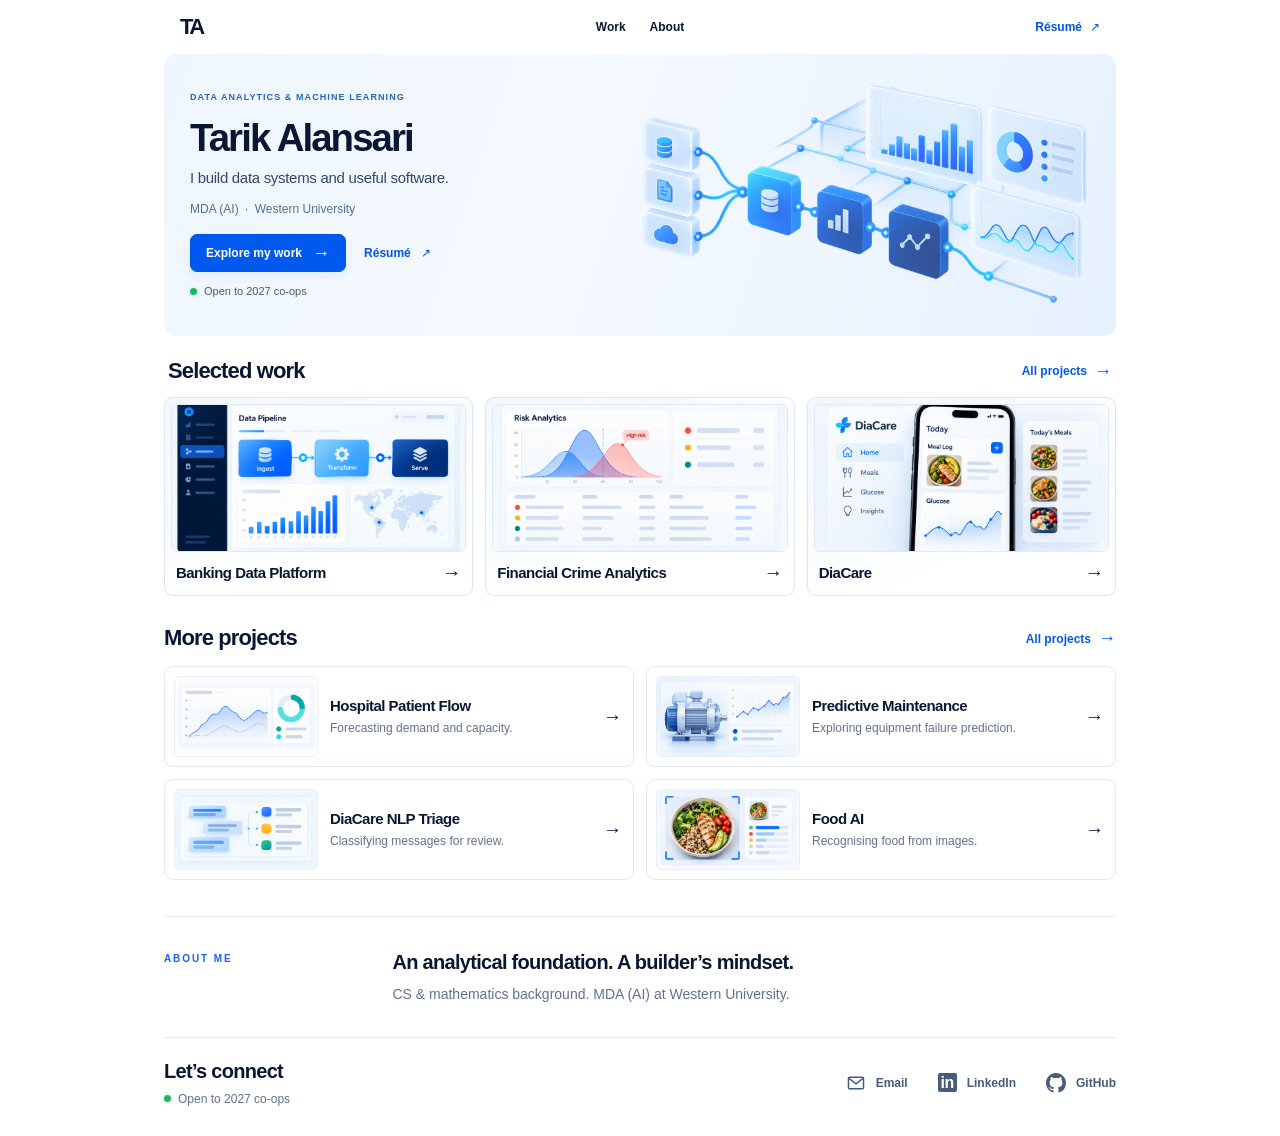
==== commit 5984db35: "Replace portfolio homepage with compact visual landing page" ====
--- a/index.html
+++ b/index.html
@@ -1,85 +1,129 @@
 <!doctype html>
 <html lang="en">
-<head>
-  <meta charset="utf-8">
-  <meta name="viewport" content="width=device-width, initial-scale=1">
-  <meta name="theme-color" content="#f2f7ff">
-  <meta name="description" content="Tarik Alansari — Master of Data Analytics (AI) student at Western University. Explore selected data and machine-learning projects.">
-  <link rel="canonical" href="https://tansari2004.github.io/tarik-alansari-portfolio/">
-  <meta property="og:type" content="website">
-  <meta property="og:title" content="Tarik Alansari | Data Analytics &amp; Machine Learning Portfolio">
-  <meta property="og:description" content="Explore selected data analytics, machine learning, and software projects by Tarik Alansari.">
-  <meta property="og:url" content="https://tansari2004.github.io/tarik-alansari-portfolio/">
-  <meta property="og:image" content="https://tansari2004.github.io/tarik-alansari-portfolio/social-preview.png">
-  <meta property="og:image:width" content="1200">
-  <meta property="og:image:height" content="630">
-  <meta name="twitter:card" content="summary_large_image">
-  <title>Tarik Alansari · Data Analytics & Machine Learning</title>
-  <link rel="preload" as="image" href="banking-transaction-platform-button.webp" fetchpriority="high">
-  <link rel="icon" type="image/svg+xml" href="data:image/svg+xml,%3Csvg xmlns='http://www.w3.org/2000/svg' viewBox='0 0 64 64'%3E%3Crect width='64' height='64' rx='16' fill='%231c5ee4'/%3E%3Ctext x='32' y='40' text-anchor='middle' font-family='Arial,sans-serif' font-weight='700' font-size='25' fill='white'%3ETA%3C/text%3E%3C/svg%3E">
-  <style>
-    :root{font-family:Inter,ui-sans-serif,-apple-system,BlinkMacSystemFont,"Segoe UI",sans-serif;color:#15274a;background:#f2f7ff;font-size:16px}
-    *{box-sizing:border-box}body{margin:0;min-width:320px;background:linear-gradient(160deg,#f7faff 0%,#eaf3ff 49%,#f8fbff 100%)}a{color:inherit;text-decoration:none}a:focus-visible{outline:3px solid #1c5ee4;outline-offset:4px}
-    .shell{width:min(100% - 34px,880px);margin:auto;padding:30px 0 46px}
-    .hero{position:relative;overflow:hidden;padding:34px clamp(24px,5.5vw,52px) 31px;border:1px solid #d6e5fa;border-radius:31px;background:linear-gradient(137deg,#fff 0%,#fff 58%,#dbecff 100%);box-shadow:0 20px 55px rgba(26,71,128,.09)}
-    .hero:before{content:"";position:absolute;top:0;left:0;right:0;height:5px;background:linear-gradient(90deg,#1c5ee4,#42bcdb,#a6d9f4)}
-    .top{display:flex;align-items:center;justify-content:space-between;gap:16px}.mark{display:grid;place-items:center;flex:none;width:58px;height:58px;border-radius:18px;background:#1c5ee4;color:white;font-size:1.18rem;font-weight:800;letter-spacing:-.07em;box-shadow:0 10px 22px rgba(28,94,228,.18)}
-    .caption,.section-title,.kicker{font-weight:800;letter-spacing:.14em;text-transform:uppercase}.caption{color:#6b7d99;font-size:.76rem;text-align:right}
-    h1{margin:29px 0 10px;color:#0c2145;font-size:clamp(2.7rem,7vw,4.3rem);line-height:1.04;letter-spacing:-.055em}.degree{margin:0;color:#143c79;font-size:clamp(1.08rem,2.5vw,1.32rem);font-weight:700;line-height:1.35}.school{margin:4px 0 0;color:#657993;font-size:1rem;line-height:1.45}
-    .rule{width:52px;height:3px;margin:24px 0 19px;border-radius:99px;background:#2f8ae8}.intro{max-width:640px;margin:0;color:#344765;font-size:1rem;line-height:1.65}
-    .availability{display:inline-flex;align-items:center;gap:9px;margin-top:22px;padding:9px 13px;border:1px solid #c7e5df;border-radius:999px;background:#e9faf4;color:#176b59;font-size:.84rem;font-weight:700;line-height:1.35}.availability:before{content:"";flex:none;width:7px;height:7px;border-radius:50%;background:#2aa584}
-    .content{display:grid;grid-template-columns:1fr 1.25fr;gap:34px;margin-top:34px;align-items:start}.section-title{display:flex;align-items:center;gap:12px;margin:0 0 14px;color:#536a86;font-size:.82rem}.section-title:after{content:"";height:1px;flex:1;background:#c8d9ed}
-    .links,.projects{display:grid;gap:10px}.link,.project{border:1px solid #d2e1f3;border-radius:17px;background:white;box-shadow:0 5px 18px rgba(46,89,143,.045);transition:transform .16s,border-color .16s,box-shadow .16s}.link:hover,.project:hover{transform:translateY(-2px);border-color:#7ab4ec;box-shadow:0 12px 28px rgba(46,89,143,.1)}
-    .link{display:flex;align-items:center;gap:13px;min-height:65px;padding:11px 14px}.icon{display:grid;place-items:center;flex:none;width:37px;height:37px;border-radius:11px;background:#e8f1ff;color:#1c5ee4;font-weight:850}.icon.github{background:#eef1f7;color:#172440}.icon.email{background:#e8f8f5;color:#147e72}.icon svg{width:20px;height:20px;fill:currentColor}.link-copy{flex:1;min-width:0;font-weight:750}.link-copy small{display:block;margin-top:2px;color:#70839d;font-size:.78rem;font-weight:500}.arrow{flex:none;color:#5783be;font-size:1.25rem;line-height:1}
-    .project{position:relative;display:block;min-height:106px;padding:17px 47px 18px 20px}.project:before{content:"";position:absolute;top:17px;bottom:17px;left:0;width:4px;border-radius:0 4px 4px 0;background:var(--accent)}.kicker{display:block;margin-bottom:7px;color:var(--accent);font-size:.74rem}.project strong{display:block;margin:0 0 5px;color:#122a4f;font-size:1.1rem;line-height:1.3;letter-spacing:-.02em}.project p{margin:0;color:#657b96;font-size:.88rem;line-height:1.45}.project .arrow{position:absolute;top:19px;right:18px}.blue{--accent:#2578dd}.teal{--accent:#119d9b}.violet{--accent:#7363d2}.sky{--accent:#2399c0}
-    footer{display:flex;justify-content:space-between;gap:16px;margin-top:36px;padding:18px 2px 0;border-top:1px solid #cbdced;color:#71849d;font-size:.82rem;line-height:1.5}footer a{color:#1d63ce;font-weight:650}
-    @media(max-width:700px){.content{grid-template-columns:1fr;gap:29px}.shell{width:min(100% - 28px,520px);padding-top:14px}.hero{border-radius:25px}.project{min-height:100px}footer{flex-direction:column;gap:3px}}
-    @media(max-width:380px){.hero{padding:26px 22px}.caption{font-size:.7rem}.availability{font-size:.78rem}.link-copy small{font-size:.72rem}}
-    @media(prefers-reduced-motion:reduce){.link,.project{transition:none}}
-  </style>
-  <link rel="stylesheet" href="design.css?v=9">
-</head>
-<body>
-  <main class="shell">
-    <nav class="masthead" aria-label="Page"><span class="wordmark">TA<span> / </span></span><span class="masthead-label">DATA ANALYTICS & MACHINE LEARNING</span><a href="Tarik-Alansari-Resume.pdf?v=2027-10-01" class="contact-top" target="_blank" rel="noopener noreferrer" type="application/pdf">View résumé <span aria-hidden="true">↗</span></a></nav>
-    <header class="hero">
-      <div class="hero-copy">
-      <div class="eyebrow">DATA · MACHINE LEARNING · SOFTWARE</div>
-      <h1>Tarik <span>Alansari</span></h1>
-      <p class="degree">MDA (AI) · Western University</p><p class="school">Founder, RIWAQ</p>
-      <div class="rule" aria-hidden="true"></div>
-      <div class="availability">Available for 2027 co-ops</div>
-      </div>
-    </header>
-    <div class="content">
-      <section class="connect-section" aria-labelledby="connect"><h2 class="section-title" id="connect">Find me here</h2><div class="links">
-        <a class="link" href="https://www.linkedin.com/in/tarik-alansari" target="_blank" rel="noopener noreferrer"><span class="icon" aria-hidden="true">in</span><span class="link-copy">LinkedIn<small>Professional profile</small></span><span class="arrow" aria-hidden="true">↗</span></a>
-        <a class="link" href="https://github.com/Tansari2004" target="_blank" rel="noopener noreferrer"><span class="icon github" aria-hidden="true"><svg viewBox="0 0 16 16"><path d="M8 0C3.58 0 0 3.58 0 8c0 3.54 2.29 6.53 5.47 7.59.4.07.55-.17.55-.38 0-.19-.01-.82-.01-1.49-2.01.37-2.53-.49-2.69-.94-.09-.23-.48-.94-.82-1.13-.28-.15-.68-.52-.01-.53.63-.01 1.08.58 1.23.82.72 1.21 1.87.87 2.33.66.07-.52.28-.87.51-1.07-1.78-.2-3.64-.89-3.64-3.95 0-.87.31-1.59.82-2.15-.08-.2-.36-1.02.08-2.12 0 0 .67-.21 2.2.82a7.65 7.65 0 0 1 4 0c1.53-1.04 2.2-.82 2.2-.82.44 1.1.16 1.92.08 2.12.51.56.82 1.27.82 2.15 0 3.07-1.87 3.75-3.65 3.95.29.25.54.73.54 1.48 0 1.07-.01 1.93-.01 2.2 0 .21.15.46.55.38A8.01 8.01 0 0 0 16 8c0-4.42-3.58-8-8-8Z"/></svg></span><span class="link-copy">GitHub<small>Code and case studies</small></span><span class="arrow" aria-hidden="true">↗</span></a>
-        <a class="link" href="Tarik-Alansari-Resume.pdf?v=2027-10-01" target="_blank" rel="noopener noreferrer" type="application/pdf"><span class="icon resume" aria-hidden="true">PDF</span><span class="link-copy">Resume<small>View PDF</small></span><span class="arrow" aria-hidden="true">↗</span></a>
-      </div></section>
-      <section class="work-section" aria-labelledby="work"><div class="work-header"><h2 class="section-title" id="work">Selected work</h2></div><div class="projects">
-        <a class="project image-button" href="banking-pipeline.html"><img src="banking-transaction-platform-button.webp" alt="Explore Banking Transaction Data Platform: project overview, results and report screenshots" width="1280" height="569" fetchpriority="high"></a>
-        <a class="project image-button" href="financial-crime.html"><img src="financial-crime-button.webp" alt="Explore Financial Crime Analytics: investigation ranking, verified results and Power BI screenshots" width="1280" height="549"></a>
-        <a class="project image-button" href="https://diacare.health" target="_blank" rel="noopener noreferrer"><img src="food-ai-button.webp" alt="View AI Food Recognition and Meal Logging in DiaCare" width="1280" height="569"></a>
-        <a class="project image-button" href="hospital-analytics.html"><img src="hospital-patient-flow-button.webp" alt="Explore Hospital Patient Flow and Capacity Analytics: NHS demand, bed occupancy, forecasts and Power BI reports" width="1280" height="569"></a>
-        <a class="project image-button" href="https://diacare.health" target="_blank" rel="noopener noreferrer"><img src="diacare-button.webp" alt="Visit the DiaCare app website" width="1280" height="549"></a>
-      </div>
-      <details class="more-projects">
-        <summary>More projects <span aria-hidden="true">⌄</span></summary>
-        <div class="projects">
-          <a class="project image-button" href="https://github.com/Tansari2004/predictive-maintenance-classifier" target="_blank" rel="noopener noreferrer"><img src="predictive-maintenance-button.webp" alt="View Predictive Maintenance project: failure prediction on 10,000 AI4I records using Python and scikit-learn" width="1280" height="549"></a>
-          <a class="project image-button" href="https://github.com/Tansari2004/diacare-nlp" target="_blank" rel="noopener noreferrer"><img src="diacare-nlp-button.webp" alt="View DiaCare NLP Triage project" width="1280" height="549"></a>
+  <head>
+    <meta charset="utf-8">
+    <meta name="viewport" content="width=device-width, initial-scale=1">
+    <meta name="theme-color" content="#ffffff">
+    <meta name="description" content="Tarik Alansari — data analytics, machine learning, and useful software. MDA (AI) at Western University. Open to 2027 co-ops.">
+    <link rel="canonical" href="https://tansari2004.github.io/tarik-alansari-portfolio/">
+    <meta property="og:type" content="website">
+    <meta property="og:title" content="Tarik Alansari | Data Analytics &amp; Machine Learning Portfolio">
+    <meta property="og:description" content="Explore selected data analytics, machine learning, and software projects by Tarik Alansari.">
+    <meta property="og:url" content="https://tansari2004.github.io/tarik-alansari-portfolio/">
+    <meta property="og:image" content="https://tansari2004.github.io/tarik-alansari-portfolio/social-preview.png">
+    <meta property="og:image:width" content="1200">
+    <meta property="og:image:height" content="630">
+    <meta name="twitter:card" content="summary_large_image">
+    <link rel="icon" type="image/svg+xml" href="data:image/svg+xml,%3Csvg xmlns='http://www.w3.org/2000/svg' viewBox='0 0 64 64'%3E%3Crect width='64' height='64' rx='16' fill='%231c5ee4'/%3E%3Ctext x='32' y='40' text-anchor='middle' font-family='Arial,sans-serif' font-weight='700' font-size='25' fill='white'%3ETA%3C/text%3E%3C/svg%3E">
+    <title>Tarik Alansari — Data & Software</title>
+    <link rel="stylesheet" href="hero-desktop.css?v=about-contact-1">
+  </head>
+  <body>
+    <a class="skip-link" href="#main">Skip to introduction</a>
+    <div class="page">
+      <header class="site-header">
+        <a class="monogram" href="./" aria-label="Tarik Alansari — portfolio home">TA</a>
+        <nav class="navigation" aria-label="Main navigation">
+          <a href="#work">Work</a>
+          <a href="#about">About</a>
+        </nav>
+        <a class="header-resume" href="https://tansari2004.github.io/tarik-alansari-portfolio/Tarik-Alansari-Resume.pdf">Résumé <span aria-hidden="true">↗</span></a>
+      </header>
+
+      <main id="main">
+        <section class="hero" aria-labelledby="hero-title">
+          <div class="hero-copy">
+            <p class="eyebrow">Data analytics &amp; machine learning</p>
+            <h1 id="hero-title">Tarik Alansari</h1>
+            <p class="intro">I build data systems and useful software.</p>
+            <p class="credential">MDA (AI) <span aria-hidden="true">·</span> Western University</p>
+            <div class="hero-actions">
+              <a class="primary-action" href="#work">Explore my work <span aria-hidden="true">→</span></a>
+              <a class="resume-action" href="https://tansari2004.github.io/tarik-alansari-portfolio/Tarik-Alansari-Resume.pdf">Résumé <span aria-hidden="true">↗</span></a>
+            </div>
+            <p class="availability"><span class="status-dot" aria-hidden="true"></span>Open to 2027 co-ops</p>
+          </div>
+          <div class="hero-art" aria-hidden="true">
+            <img src="assets/hero-data-pipeline.png" alt="" width="1536" height="1024" fetchpriority="high" decoding="async">
+          </div>
+        </section>
+        <section class="selected-work" aria-labelledby="work" aria-describedby="project-visual-note">
+          <div class="work-heading">
+            <h2 id="work">Selected work</h2>
+            <a class="all-projects" href="#more-projects-title">All projects <span aria-hidden="true">→</span></a>
+          </div>
+          <p class="visually-hidden" id="project-visual-note">The project images are concept illustrations. Open a project to explore the actual work.</p>
+          <div class="project-grid">
+            <a class="project-card" href="https://tansari2004.github.io/tarik-alansari-portfolio/banking-pipeline.html" aria-label="Explore Banking Data Platform">
+              <img src="assets/projects/banking-data-platform.png" alt="Concept illustration of a data pipeline with ingest, transform, and serve stages" width="1672" height="941" loading="lazy" decoding="async">
+              <div class="project-label"><h3>Banking Data Platform</h3><span class="project-arrow" aria-hidden="true">→</span></div>
+            </a>
+            <a class="project-card" href="https://tansari2004.github.io/tarik-alansari-portfolio/financial-crime.html" aria-label="Explore Financial Crime Analytics">
+              <img src="assets/projects/financial-crime-analytics.png" alt="Concept illustration of risk distributions and a transaction review table" width="1672" height="941" loading="lazy" decoding="async">
+              <div class="project-label"><h3>Financial Crime Analytics</h3><span class="project-arrow" aria-hidden="true">→</span></div>
+            </a>
+            <a class="project-card" href="https://diacare.health/" aria-label="Explore DiaCare">
+              <img src="assets/projects/diacare.png" alt="Concept illustration of DiaCare meal logging and glucose tracking" width="1672" height="941" loading="lazy" decoding="async">
+              <div class="project-label"><h3>DiaCare</h3><span class="project-arrow" aria-hidden="true">→</span></div>
+            </a>
+          </div>
+        </section>
+        <section class="more-projects" aria-labelledby="more-projects-title" aria-describedby="project-visual-note">
+          <div class="work-heading">
+            <h2 id="more-projects-title">More projects</h2>
+            <a class="all-projects" href="#more-projects-title">All projects <span aria-hidden="true">→</span></a>
+          </div>
+          <div class="more-project-grid">
+            <a class="compact-project" href="https://tansari2004.github.io/tarik-alansari-portfolio/hospital-analytics.html" aria-labelledby="hospital-title" aria-describedby="hospital-description">
+              <img src="assets/projects/hospital-patient-flow.png" alt="" width="1672" height="941" loading="lazy" decoding="async">
+              <div class="compact-project-copy"><h3 id="hospital-title">Hospital Patient Flow</h3><p id="hospital-description">Forecasting demand and capacity.</p></div>
+              <span class="project-arrow" aria-hidden="true">→</span>
+            </a>
+            <a class="compact-project" href="https://tansari2004.github.io/tarik-alansari-portfolio/predictive-maintenance.html" aria-labelledby="maintenance-title" aria-describedby="maintenance-description">
+              <img src="assets/projects/predictive-maintenance.png" alt="" width="1672" height="941" loading="lazy" decoding="async">
+              <div class="compact-project-copy"><h3 id="maintenance-title">Predictive Maintenance</h3><p id="maintenance-description">Exploring equipment failure prediction.</p></div>
+              <span class="project-arrow" aria-hidden="true">→</span>
+            </a>
+            <a class="compact-project" href="https://tansari2004.github.io/tarik-alansari-portfolio/diacare-nlp.html" aria-labelledby="triage-title" aria-describedby="triage-description">
+              <img src="assets/projects/diacare-nlp-triage.png" alt="" width="1672" height="941" loading="lazy" decoding="async">
+              <div class="compact-project-copy"><h3 id="triage-title">DiaCare NLP Triage</h3><p id="triage-description">Classifying messages for review.</p></div>
+              <span class="project-arrow" aria-hidden="true">→</span>
+            </a>
+            <a class="compact-project" href="https://diacare.health/" aria-labelledby="food-title" aria-describedby="food-description">
+              <img src="assets/projects/food-ai.png" alt="" width="1672" height="941" loading="lazy" decoding="async">
+              <div class="compact-project-copy"><h3 id="food-title">Food AI</h3><p id="food-description">Recognising food from images.</p></div>
+              <span class="project-arrow" aria-hidden="true">→</span>
+            </a>
+          </div>
+        </section>
+        <section class="about-section" id="about" aria-labelledby="about-title">
+          <p class="about-label">About me</p>
+          <div class="about-copy">
+            <h2 id="about-title">An analytical foundation. A builder’s mindset.</h2>
+            <p>CS &amp; mathematics background. MDA (AI) at Western University.</p>
+          </div>
+        </section>
+      </main>
+      <footer class="contact-footer" aria-labelledby="contact-title">
+        <div class="contact-intro">
+          <h2 id="contact-title">Let’s connect</h2>
+          <p class="availability"><span class="status-dot" aria-hidden="true"></span>Open to 2027 co-ops</p>
         </div>
-      </details></section>
-      <section class="about-section" aria-labelledby="about">
-        <h2 id="about">About</h2>
-        <p>I’m an MDA (AI) student at Western University with a background in Computer Science and Mathematics. I build data, machine-learning, and software systems, with a particular interest in financial services and healthcare.</p>
-        <div class="about-contact" aria-labelledby="connect-heading">
-          <h3 id="connect-heading">Let’s connect</h3>
-          <nav aria-label="Contact links"><a href="mailto:tansari7@uwo.ca">Email</a><span aria-hidden="true">·</span><a href="https://www.linkedin.com/in/tarik-alansari" target="_blank" rel="noopener noreferrer">LinkedIn</a><span aria-hidden="true">·</span><a href="https://github.com/Tansari2004" target="_blank" rel="noopener noreferrer">GitHub</a></nav>
-        </div>
-      </section>
+        <nav class="contact-links" aria-label="Contact and professional profiles">
+          <a href="mailto:tansari7@uwo.ca">
+            <svg viewBox="0 0 24 24" fill="none" stroke="currentColor" stroke-width="1.8" stroke-linecap="round" stroke-linejoin="round" aria-hidden="true"><rect x="3" y="5" width="18" height="14" rx="1.5"/><path d="m3 6 9 7 9-7"/></svg>
+            <span>Email</span>
+          </a>
+          <a href="https://www.linkedin.com/in/tarik-alansari/">
+            <span class="linkedin-symbol" aria-hidden="true">in</span>
+            <span>LinkedIn</span>
+          </a>
+          <a href="https://github.com/Tansari2004">
+            <svg viewBox="0 0 16 16" fill="currentColor" aria-hidden="true"><path d="M8 0C3.58 0 0 3.58 0 8c0 3.54 2.29 6.53 5.47 7.59.4.07.55-.17.55-.38 0-.19-.01-.82-.01-1.49-2.01.37-2.53-.49-2.69-.94-.09-.23-.48-.94-.82-1.13-.28-.15-.68-.52-.01-.53.63-.01 1.08.58 1.23.82.72 1.21 1.87.87 2.33.66.07-.52.28-.87.51-1.07-1.78-.2-3.64-.89-3.64-3.95 0-.87.31-1.59.82-2.15-.08-.2-.36-1.02.08-2.12 0 0 .67-.21 2.2.82a7.65 7.65 0 0 1 4 0c1.53-1.04 2.2-.82 2.2-.82.44 1.1.16 1.92.08 2.12.51.56.82 1.27.82 2.15 0 3.07-1.87 3.75-3.65 3.95.29.25.54.73.54 1.48 0 1.07-.01 1.93-.01 2.2 0 .21.15.46.55.38A8.01 8.01 0 0 0 16 8c0-4.42-3.58-8-8-8Z"/></svg>
+            <span>GitHub</span>
+          </a>
+        </nav>
+      </footer>
     </div>
-  </main>
-</body>
+  </body>
 </html>
--- a/hero-desktop.css
+++ b/hero-desktop.css
@@ -0,0 +1,195 @@
+:root {
+  color-scheme: light;
+  font-family: Inter, -apple-system, BlinkMacSystemFont, "Segoe UI", sans-serif;
+  color: #091735;
+  background: #fff;
+  font-synthesis: none;
+  -webkit-font-smoothing: antialiased;
+}
+
+* { box-sizing: border-box; }
+body { margin: 0; }
+a { color: inherit; text-decoration: none; }
+a:focus-visible { outline: 3px solid #005cf4; outline-offset: 5px; }
+.skip-link { position: fixed; z-index: 10; top: 10px; left: 16px; transform: translateY(-160%); padding: 12px 16px; border-radius: 6px; background: #fff; color: #0055e8; }
+.skip-link:focus { transform: translateY(0); }
+
+.page { width: min(1160px, 100%); margin-inline: auto; padding: 0 28px 32px; }
+.site-header {
+  position: relative;
+  display: flex;
+  align-items: center;
+  justify-content: space-between;
+  min-height: 62px;
+  padding-inline: 24px;
+}
+.monogram { font-size: 25px; font-weight: 650; letter-spacing: -3px; padding-right: 4px; }
+.navigation { position: absolute; left: 50%; transform: translateX(-50%); display: flex; gap: 28px; }
+.navigation a, .header-resume { display: inline-flex; align-items: center; gap: 8px; min-height: 44px; font-size: 14px; font-weight: 550; }
+.header-resume { color: #0055e8; }
+.navigation a:hover, .header-resume:hover, .resume-action:hover { text-decoration: underline; text-underline-offset: 5px; }
+
+.hero {
+  position: relative;
+  isolation: isolate;
+  overflow: hidden;
+  display: flex;
+  align-items: center;
+  min-height: clamp(320px, 25vw, 354px);
+  border-radius: 16px;
+  background: linear-gradient(108deg, #eff6ff 0%, #f5f9ff 43%, #e6f1ff 100%);
+}
+.hero-copy { position: relative; z-index: 2; width: 52%; padding: 30px 0 28px clamp(26px, 2.5vw, 34px); }
+.eyebrow { margin: 0 0 16px; color: #2564bf; font-size: 11px; font-weight: 650; line-height: 1.5; letter-spacing: .14em; text-transform: uppercase; }
+h1 { margin: 0; font-size: clamp(36px, 3.5vw, 50px); font-weight: 750; line-height: 1.08; letter-spacing: -.05em; }
+.intro { margin: 12px 0 0; color: #344868; font-size: clamp(16px, 1.35vw, 18px); line-height: 1.45; font-weight: 500; letter-spacing: -.02em; }
+.credential { margin: 14px 0 0; color: #566f94; font-size: 14px; line-height: 1.5; }
+.credential span { padding-inline: 3px; }
+.hero-actions { display: flex; align-items: center; gap: 22px; margin-top: 20px; }
+.primary-action, .resume-action { display: inline-flex; align-items: center; justify-content: center; gap: 13px; min-height: 44px; font-size: 14px; font-weight: 600; }
+.primary-action { padding: 0 19px; color: #fff; background: #0059ef; border: 1px solid #0054e4; border-radius: 10px; box-shadow: 0 4px 10px #0059ef14; transition: background-color .15s ease; }
+.primary-action:hover { background: #0049ca; }
+.primary-action span { font-size: 23px; font-weight: 400; }
+.resume-action { gap: 8px; color: #0055e8; }
+.availability { display: flex; align-items: center; gap: 9px; margin: 14px 0 0; color: #455c7b; font-size: 13px; line-height: 1.5; }
+.status-dot { flex: 0 0 9px; width: 9px; height: 9px; border-radius: 50%; background: #16b85a; box-shadow: 0 0 0 3px #16b85a0b; }
+.hero-art { position: absolute; z-index: 1; inset: 0 1.5% 0 46%; display: flex; align-items: center; justify-content: center; pointer-events: none; }
+.hero-art img { display: block; width: 100%; max-width: none; height: auto; opacity: .8; }
+
+.visually-hidden { position: absolute; width: 1px; height: 1px; padding: 0; margin: -1px; overflow: hidden; clip-path: inset(50%); white-space: nowrap; border: 0; }
+.selected-work { margin-top: 24px; }
+.work-heading { display: flex; align-items: center; justify-content: space-between; gap: 20px; margin: 0 6px 12px; }
+.work-heading h2 { margin: 0; font-size: clamp(24px, 2vw, 27px); font-weight: 750; line-height: 1.2; letter-spacing: -.04em; scroll-margin-top: 24px; }
+.all-projects { display: inline-flex; align-items: center; gap: 10px; min-height: 44px; flex-shrink: 0; color: #0059ef; font-size: 14px; font-weight: 600; }
+.all-projects:hover { text-decoration: underline; text-underline-offset: 4px; }
+.all-projects span { font-size: 21px; font-weight: 400; }
+.project-grid { display: grid; grid-template-columns: repeat(3, minmax(0, 1fr)); gap: 14px; }
+.project-card { display: block; min-width: 0; padding: 8px 8px 0; overflow: hidden; border: 1px solid #dee7f2; border-radius: 11px; background: linear-gradient(155deg, #f3f7fc, #fff 72%); box-shadow: 0 0 0 1px #eef3f94d; transition: border-color .16s ease, box-shadow .16s ease; }
+.project-card:hover { border-color: #9db9dc; box-shadow: 0 5px 18px #193c6810; }
+.project-card img { display: block; width: 100%; height: auto; aspect-ratio: 16 / 9; object-fit: cover; border: 1px solid #e0e9f4; border-radius: 9px; background: #f0f6fd; }
+.project-label { display: flex; align-items: center; justify-content: space-between; gap: 10px; min-height: 54px; padding: 10px 7px 12px; }
+.project-label h3 { margin: 0; font-size: clamp(16px, 1.3vw, 18px); font-weight: 650; line-height: 1.3; letter-spacing: -.035em; }
+.project-arrow { flex-shrink: 0; font-size: 22px; font-weight: 400; line-height: 1; }
+
+.more-projects { margin-top: 36px; }
+.more-projects .work-heading { margin-inline: 0; margin-bottom: 14px; }
+.more-project-grid { display: grid; grid-template-columns: repeat(2, minmax(0, 1fr)); gap: 14px; }
+.compact-project { display: grid; grid-template-columns: 38% minmax(0, 1fr) 22px; align-items: center; gap: 16px; min-width: 0; padding: 12px; border: 1px solid #e1e9f3; border-radius: 12px; background: #fff; transition: border-color .16s ease, box-shadow .16s ease; }
+.compact-project:hover { border-color: #9db9dc; box-shadow: 0 5px 18px #193c6810; }
+.compact-project img { display: block; width: 100%; height: auto; aspect-ratio: 16 / 9; object-fit: cover; border: 1px solid #e8eff8; border-radius: 7px; background: #f0f6fd; }
+.compact-project-copy { min-width: 0; }
+.compact-project h3 { margin: 0; font-size: clamp(16px, 1.25vw, 18px); font-weight: 650; line-height: 1.3; letter-spacing: -.035em; }
+.compact-project p { margin: 7px 0 0; color: #62718b; font-size: 14px; line-height: 1.45; }
+.compact-project > .project-arrow { justify-self: end; margin-right: 5px; }
+
+@media (min-width: 761px) and (max-width: 1100px) {
+  .compact-project { grid-template-columns: 38% minmax(0, 1fr) 20px; gap: 14px; padding: 12px; }
+  .compact-project p { font-size: 14px; margin-top: 7px; }
+}
+
+@media (max-width: 1100px) and (min-width: 761px) {
+  .page { padding-inline: 20px; }
+  .site-header { min-height: 62px; padding-inline: 16px; }
+  .hero { min-height: 330px; }
+  .hero-copy { width: 57%; padding-left: 28px; }
+  .hero-art { left: 49%; right: 0; }
+  .eyebrow { letter-spacing: .13em; }
+  .hero-actions { gap: 23px; }
+}
+@media (max-width: 760px) {
+  .page { padding: 0 16px 24px; }
+  .site-header { min-height: 68px; padding-inline: 8px; }
+  .monogram { font-size: 27px; }
+  .navigation { position: static; transform: none; gap: 20px; }
+  .navigation a, .header-resume { font-size: 13px; }
+  .hero { display: block; min-height: 0; border-radius: 18px; }
+  .hero-copy { width: 100%; padding: 34px 24px 0; }
+  .eyebrow { font-size: 9px; letter-spacing: .13em; margin-bottom: 17px; }
+  h1 { font-size: clamp(35px, 8.7vw, 54px); }
+  .intro { font-size: 17px; margin-top: 12px; }
+  .credential { margin-top: 15px; font-size: 13px; }
+  .hero-actions { margin-top: 24px; gap: 24px; }
+  .primary-action, .resume-action { font-size: 14px; min-height: 48px; }
+  .primary-action { padding-inline: 17px; gap: 12px; }
+  .availability { font-size: 12px; margin-top: 17px; }
+  .hero-art { position: relative; inset: auto; margin-top: 4px; }
+  .hero-art img { width: 100%; }
+  .selected-work { margin-top: 28px; }
+  .work-heading { margin-inline: 3px; margin-bottom: 12px; gap: 12px; }
+  .work-heading h2 { font-size: 25px; }
+  .all-projects { font-size: 13px; gap: 7px; }
+  .project-grid { grid-template-columns: 1fr; gap: 16px; }
+  .project-label { min-height: 60px; }
+  .project-label h3 { font-size: 19px; }
+  .more-projects { margin-top: 38px; }
+  .more-projects .work-heading { margin-bottom: 14px; }
+  .more-project-grid { grid-template-columns: 1fr; gap: 14px; }
+  .compact-project { grid-template-columns: 34% minmax(0, 1fr) 18px; gap: 12px; padding: 12px; min-height: 118px; }
+  .compact-project h3 { font-size: 16px; }
+  .compact-project p { font-size: 13px; line-height: 1.4; margin-top: 6px; }
+  .compact-project > .project-arrow { font-size: 22px; margin-right: 0; }
+}
+/* A compact desktop scale; mobile keeps its readable type and touch targets. */
+@media (min-width: 761px) {
+  .page { width: min(1000px, 100%); padding: 0 24px 24px; }
+  .site-header { min-height: 54px; padding-inline: 16px; }
+  .monogram { font-size: 22px; letter-spacing: -2.5px; }
+  .navigation { gap: 24px; }
+  .navigation a, .header-resume { font-size: 12px; }
+  .hero { min-height: 282px; border-radius: 13px; }
+  .hero-copy { width: 53%; padding: 25px 0 24px 26px; }
+  .eyebrow { font-size: 9px; margin-bottom: 12px; letter-spacing: .12em; }
+  h1 { font-size: clamp(32px, 3vw, 40px); }
+  .intro { font-size: 15px; margin-top: 9px; }
+  .credential { font-size: 12px; margin-top: 11px; }
+  .hero-actions { margin-top: 16px; gap: 18px; }
+  .primary-action, .resume-action { min-height: 38px; font-size: 12px; gap: 10px; }
+  .primary-action { padding-inline: 15px; border-radius: 7px; }
+  .primary-action span { font-size: 18px; }
+  .availability { font-size: 11px; margin-top: 11px; gap: 7px; }
+  .status-dot { width: 7px; height: 7px; flex-basis: 7px; }
+  .hero-art { inset: 0 2% 0 48%; }
+  .selected-work { margin-top: 18px; }
+  .work-heading { margin: 0 4px 9px; }
+  .work-heading h2 { font-size: 22px; }
+  .all-projects { font-size: 12px; gap: 7px; min-height: 34px; }
+  .all-projects span { font-size: 18px; }
+  .project-grid { gap: 12px; }
+  .project-card { padding: 6px 6px 0; border-radius: 9px; }
+  .project-card img { aspect-ratio: 2 / 1; height: auto; object-fit: cover; border-radius: 6px; }
+  .project-label { min-height: 43px; padding: 8px 5px 9px; gap: 6px; }
+  .project-label h3 { font-size: 15px; }
+  .project-arrow { font-size: 19px; }
+  .more-projects { margin-top: 26px; }
+  .more-projects .work-heading { margin-bottom: 10px; }
+  .more-project-grid { gap: 12px; }
+  .compact-project { grid-template-columns: 32% minmax(0, 1fr) 18px; gap: 12px; padding: 9px; min-height: 100px; border-radius: 9px; }
+  .compact-project img { border-radius: 5px; }
+  .compact-project h3 { font-size: 15px; }
+  .compact-project p { font-size: 12px; margin-top: 5px; line-height: 1.4; }
+  .compact-project > .project-arrow { margin-right: 2px; }
+}
+.about-section { display: grid; grid-template-columns: 24% minmax(0, 1fr); gap: 0; margin-top: 36px; padding: 32px 0; border-top: 1px solid #e1e9f3; scroll-margin-top: 20px; }
+.about-label { margin: 2px 0 0; color: #2160ee; font-size: 10px; font-weight: 650; line-height: 1.5; letter-spacing: .19em; text-transform: uppercase; }
+.about-copy h2 { margin: 0; font-size: 20px; font-weight: 650; line-height: 1.3; letter-spacing: -.035em; }
+.about-copy p { margin: 9px 0 0; color: #62718b; font-size: 14px; line-height: 1.5; }
+.contact-footer { display: flex; align-items: center; justify-content: space-between; gap: 24px; border-top: 1px solid #e1e9f3; padding: 20px 0 4px; }
+.contact-intro h2 { margin: 0; font-size: 20px; line-height: 1.3; font-weight: 650; letter-spacing: -.035em; }
+.contact-intro .availability { margin-top: 6px; color: #62718b; font-size: 12px; }
+.contact-links { display: flex; align-items: center; gap: 30px; }
+.contact-links a { display: inline-flex; align-items: center; gap: 10px; min-height: 44px; font-size: 12px; font-weight: 550; color: #455c7b; }
+.contact-links a:hover { color: #0059ef; }
+.contact-links a:hover span:last-child { text-decoration: underline; text-underline-offset: 4px; }
+.contact-links svg { display: block; width: 20px; height: 20px; flex-shrink: 0; }
+.linkedin-symbol { display: grid; place-items: center; width: 19px; height: 19px; flex-shrink: 0; border-radius: 2px; background: #455c7b; color: #fff; font-family: Arial, sans-serif; font-size: 16px; font-weight: 700; line-height: 1; letter-spacing: -.5px; }
+@media (max-width: 760px) {
+  .about-section { grid-template-columns: 1fr; gap: 13px; margin-top: 30px; padding: 25px 0; }
+  .about-copy h2 { font-size: 21px; }
+  .about-copy p { font-size: 14px; }
+  .contact-footer { flex-direction: column; align-items: flex-start; gap: 10px; padding-top: 22px; }
+  .contact-links { width: 100%; justify-content: space-between; gap: 12px; }
+  .contact-links a { font-size: 13px; gap: 8px; }
+}
+@media (prefers-reduced-motion: reduce) {
+  .primary-action, .project-card, .compact-project { transition: none; }
+}
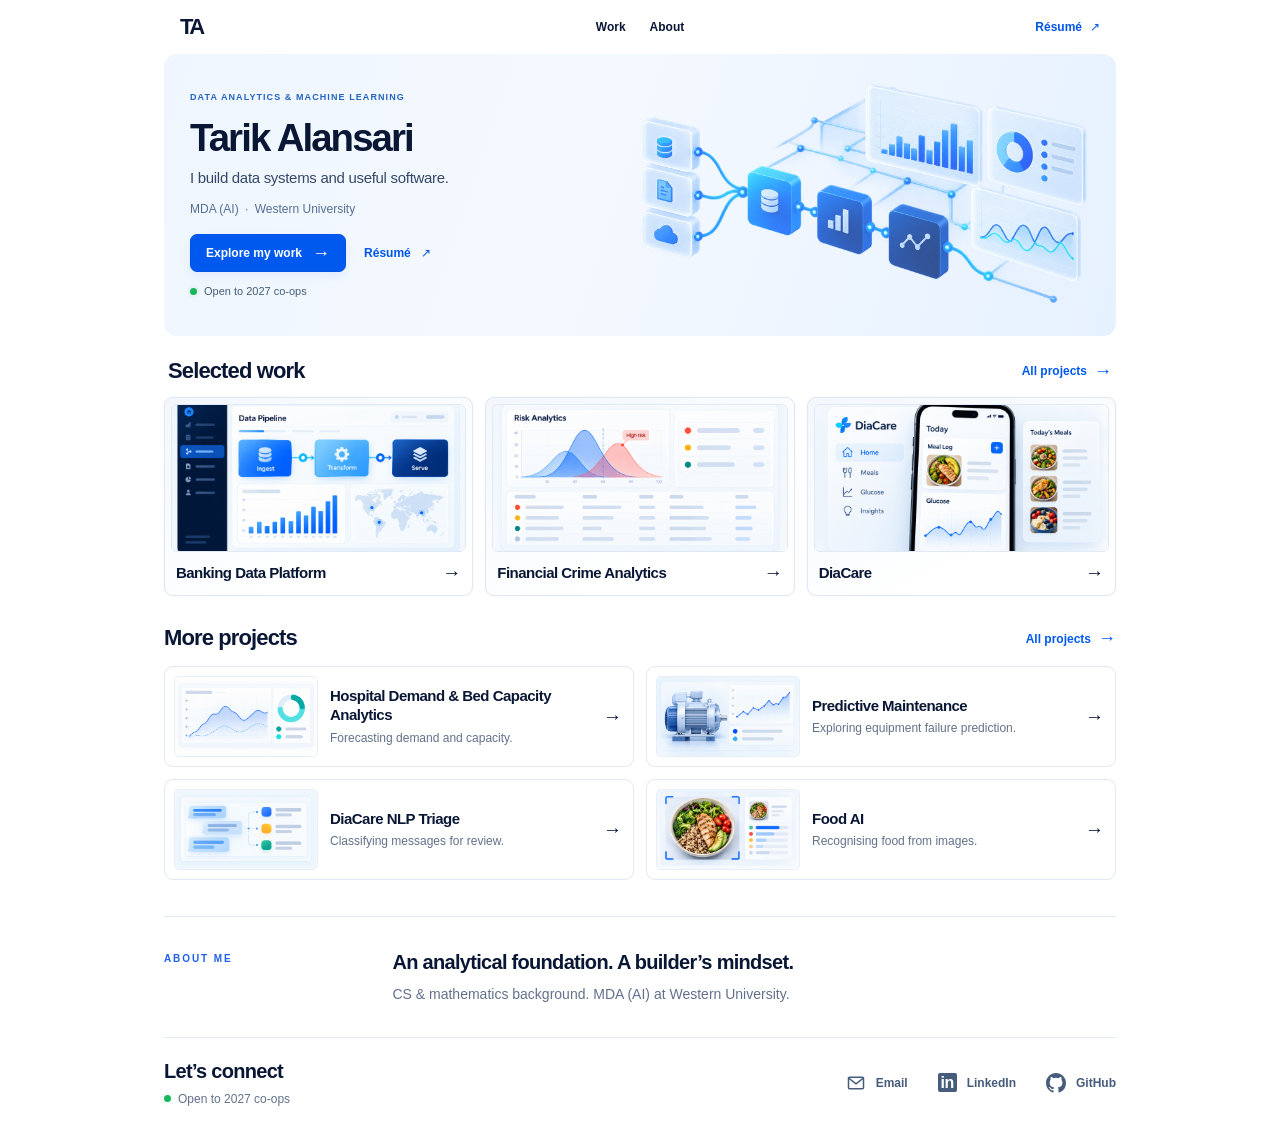
==== commit 9cbd35c6: "Clarify hospital demand findings and forecast comparison" ====
--- a/index.html
+++ b/index.html
@@ -62,7 +62,7 @@
               <img src="assets/projects/financial-crime-analytics.png" alt="Concept illustration of risk distributions and a transaction review table" width="1672" height="941" loading="lazy" decoding="async">
               <div class="project-label"><h3>Financial Crime Analytics</h3><span class="project-arrow" aria-hidden="true">→</span></div>
             </a>
-            <a class="project-card" href="https://diacare.health/" aria-label="Explore DiaCare">
+            <a class="project-card" href="diacare.html" aria-label="Explore DiaCare">
               <img src="assets/projects/diacare.png" alt="Concept illustration of DiaCare meal logging and glucose tracking" width="1672" height="941" loading="lazy" decoding="async">
               <div class="project-label"><h3>DiaCare</h3><span class="project-arrow" aria-hidden="true">→</span></div>
             </a>
@@ -76,7 +76,7 @@
           <div class="more-project-grid">
             <a class="compact-project" href="https://tansari2004.github.io/tarik-alansari-portfolio/hospital-analytics.html" aria-labelledby="hospital-title" aria-describedby="hospital-description">
               <img src="assets/projects/hospital-patient-flow.png" alt="" width="1672" height="941" loading="lazy" decoding="async">
-              <div class="compact-project-copy"><h3 id="hospital-title">Hospital Patient Flow</h3><p id="hospital-description">Forecasting demand and capacity.</p></div>
+              <div class="compact-project-copy"><h3 id="hospital-title">Hospital Demand &amp; Bed Capacity Analytics</h3><p id="hospital-description">Forecasting demand and capacity.</p></div>
               <span class="project-arrow" aria-hidden="true">→</span>
             </a>
             <a class="compact-project" href="https://tansari2004.github.io/tarik-alansari-portfolio/predictive-maintenance.html" aria-labelledby="maintenance-title" aria-describedby="maintenance-description">
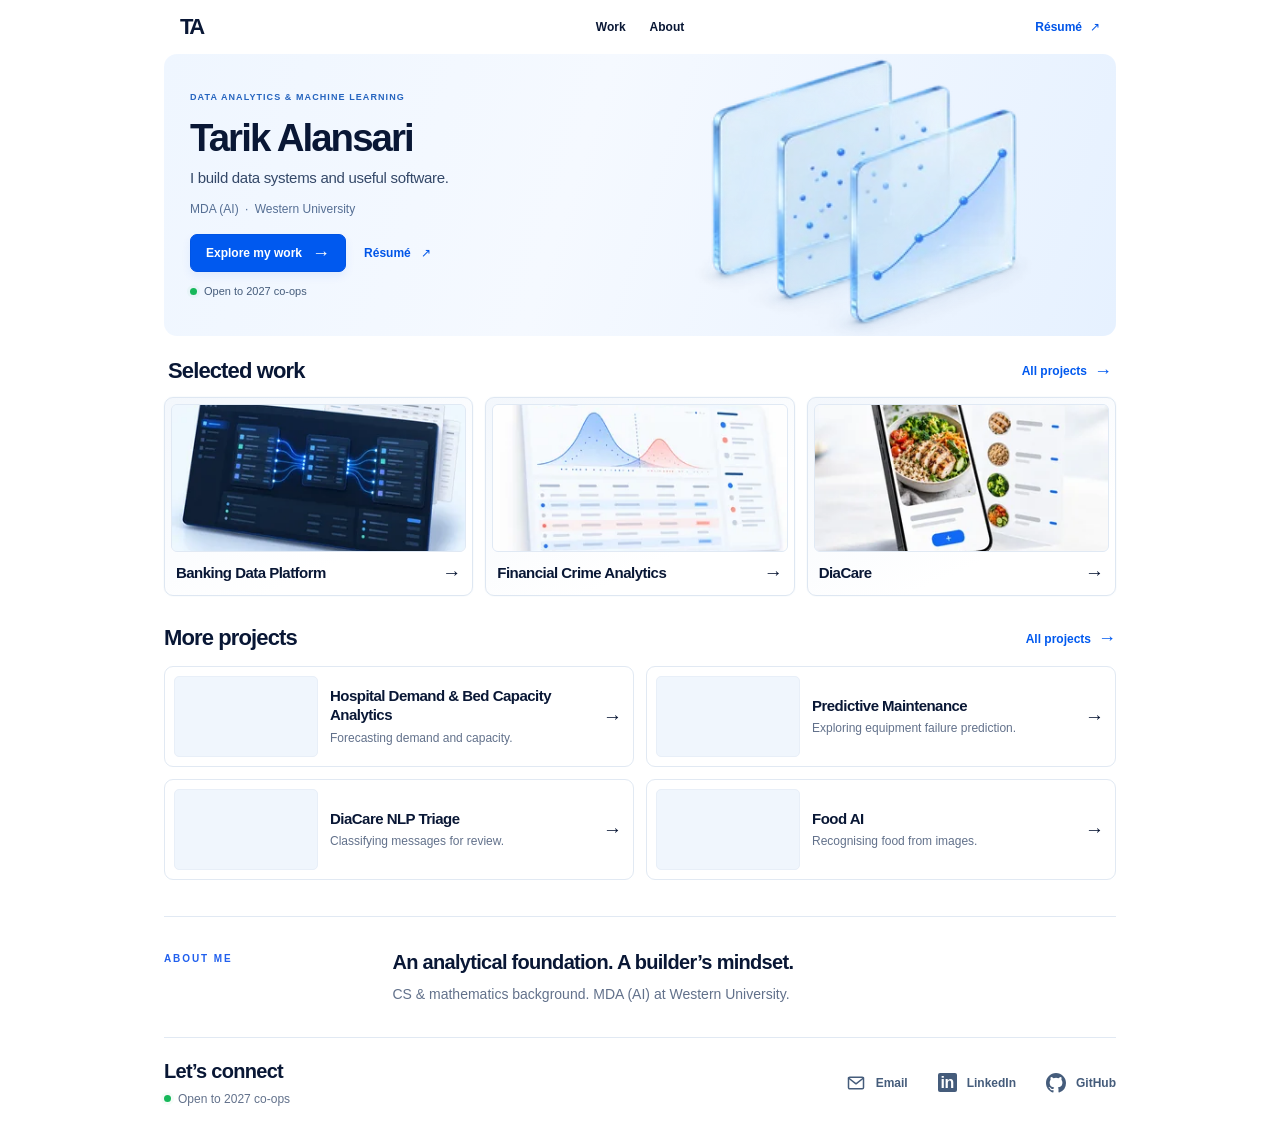
==== commit f6d3f305: "Build compact responsive landing page with optimized mobile artwork" ====
--- a/index.html
+++ b/index.html
@@ -16,7 +16,9 @@
     <meta name="twitter:card" content="summary_large_image">
     <link rel="icon" type="image/svg+xml" href="data:image/svg+xml,%3Csvg xmlns='http://www.w3.org/2000/svg' viewBox='0 0 64 64'%3E%3Crect width='64' height='64' rx='16' fill='%231c5ee4'/%3E%3Ctext x='32' y='40' text-anchor='middle' font-family='Arial,sans-serif' font-weight='700' font-size='25' fill='white'%3ETA%3C/text%3E%3C/svg%3E">
     <title>Tarik Alansari — Data & Software</title>
-    <link rel="stylesheet" href="hero-desktop.css?v=about-contact-1">
+    <link rel="stylesheet" href="hero-desktop.css?v=mobile-landing-1">
+    <link rel="stylesheet" href="landing-mobile.css?v=1" media="(max-width: 760px)">
+    <script src="landing.js?v=1" defer></script>
   </head>
   <body>
     <a class="skip-link" href="#main">Skip to introduction</a>
@@ -33,18 +35,21 @@
       <main id="main">
         <section class="hero" aria-labelledby="hero-title">
           <div class="hero-copy">
-            <p class="eyebrow">Data analytics &amp; machine learning</p>
+            <p class="eyebrow"><span class="desktop-only">Data analytics &amp; machine learning</span><span class="mobile-only">Data &amp; software</span></p>
             <h1 id="hero-title">Tarik Alansari</h1>
             <p class="intro">I build data systems and useful software.</p>
             <p class="credential">MDA (AI) <span aria-hidden="true">·</span> Western University</p>
             <div class="hero-actions">
-              <a class="primary-action" href="#work">Explore my work <span aria-hidden="true">→</span></a>
+              <a class="primary-action" href="#work"><span class="desktop-only">Explore my work</span><span class="mobile-only">View work</span> <span class="desktop-only" aria-hidden="true">→</span><span class="mobile-only" aria-hidden="true">↓</span></a>
               <a class="resume-action" href="https://tansari2004.github.io/tarik-alansari-portfolio/Tarik-Alansari-Resume.pdf">Résumé <span aria-hidden="true">↗</span></a>
             </div>
             <p class="availability"><span class="status-dot" aria-hidden="true"></span>Open to 2027 co-ops</p>
           </div>
           <div class="hero-art" aria-hidden="true">
-            <img src="assets/hero-data-pipeline.png" alt="" width="1536" height="1024" fetchpriority="high" decoding="async">
+            <picture>
+              <source media="(max-width: 760px)" srcset="assets/mobile-visuals-v2/hero-glass-data-320.webp 320w, assets/mobile-visuals-v2/hero-glass-data-640.webp 640w" sizes="(max-width: 359px) 98px, (max-width: 440px) 120px, 160px" type="image/webp">
+              <img src="assets/hero-data-pipeline.png" alt="" width="1536" height="1024" fetchpriority="high" decoding="async">
+            </picture>
           </div>
         </section>
         <section class="selected-work" aria-labelledby="work" aria-describedby="project-visual-note">
@@ -55,52 +60,75 @@
           <p class="visually-hidden" id="project-visual-note">The project images are concept illustrations. Open a project to explore the actual work.</p>
           <div class="project-grid">
             <a class="project-card" href="https://tansari2004.github.io/tarik-alansari-portfolio/banking-pipeline.html" aria-label="Explore Banking Data Platform">
-              <img src="assets/projects/banking-data-platform.png" alt="Concept illustration of a data pipeline with ingest, transform, and serve stages" width="1672" height="941" loading="lazy" decoding="async">
-              <div class="project-label"><h3>Banking Data Platform</h3><span class="project-arrow" aria-hidden="true">→</span></div>
+              <picture>
+                <source media="(max-width: 760px)" srcset="assets/mobile-visuals-v2/banking-data-platform-320.webp 320w, assets/mobile-visuals-v2/banking-data-platform-640.webp 640w" sizes="(max-width: 440px) 44vw, 220px" type="image/webp">
+                <img src="assets/projects/banking-data-platform.png" alt="Concept illustration of a data pipeline with ingest, transform, and serve stages" width="1672" height="941" loading="lazy" decoding="async">
+              </picture>
+              <div class="project-label"><div class="project-copy"><p class="project-category mobile-only">Data engineering</p><h3>Banking Data Platform</h3></div><span class="project-arrow" aria-hidden="true">→</span></div>
             </a>
             <a class="project-card" href="https://tansari2004.github.io/tarik-alansari-portfolio/financial-crime.html" aria-label="Explore Financial Crime Analytics">
-              <img src="assets/projects/financial-crime-analytics.png" alt="Concept illustration of risk distributions and a transaction review table" width="1672" height="941" loading="lazy" decoding="async">
-              <div class="project-label"><h3>Financial Crime Analytics</h3><span class="project-arrow" aria-hidden="true">→</span></div>
+              <picture>
+                <source media="(max-width: 760px)" srcset="assets/mobile-visuals-v2/financial-crime-analytics-320.webp 320w, assets/mobile-visuals-v2/financial-crime-analytics-640.webp 640w" sizes="(max-width: 440px) 44vw, 220px" type="image/webp">
+                <img src="assets/projects/financial-crime-analytics.png" alt="Concept illustration of risk distributions and a transaction review table" width="1672" height="941" loading="lazy" decoding="async">
+              </picture>
+              <div class="project-label"><div class="project-copy"><p class="project-category mobile-only">Machine learning</p><h3>Financial Crime Analytics</h3></div><span class="project-arrow" aria-hidden="true">→</span></div>
             </a>
             <a class="project-card" href="diacare.html" aria-label="Explore DiaCare">
-              <img src="assets/projects/diacare.png" alt="Concept illustration of DiaCare meal logging and glucose tracking" width="1672" height="941" loading="lazy" decoding="async">
-              <div class="project-label"><h3>DiaCare</h3><span class="project-arrow" aria-hidden="true">→</span></div>
+              <picture>
+                <source media="(max-width: 760px)" srcset="assets/mobile-visuals-v2/diacare-320.webp 320w, assets/mobile-visuals-v2/diacare-640.webp 640w" sizes="(max-width: 440px) 44vw, 220px" type="image/webp">
+                <img src="assets/projects/diacare.png" alt="Concept illustration of DiaCare meal logging and glucose tracking" width="1672" height="941" loading="lazy" decoding="async">
+              </picture>
+              <div class="project-label"><div class="project-copy"><p class="project-category mobile-only">Product engineering</p><h3>DiaCare</h3></div><span class="project-arrow" aria-hidden="true">→</span></div>
             </a>
           </div>
         </section>
-        <section class="more-projects" aria-labelledby="more-projects-title" aria-describedby="project-visual-note">
-          <div class="work-heading">
-            <h2 id="more-projects-title">More projects</h2>
-            <a class="all-projects" href="#more-projects-title">All projects <span aria-hidden="true">→</span></a>
-          </div>
+        <details class="more-projects" id="more-projects" aria-describedby="project-visual-note" open>
+          <summary class="work-heading" id="more-projects-title">
+            <h2>More projects</h2>
+            <span class="all-projects desktop-only">All projects <span aria-hidden="true">→</span></span>
+            <span class="project-count mobile-only" aria-hidden="true"><span class="when-closed">+ 4</span><span class="when-open">− 4</span></span>
+            <span class="visually-hidden">Four additional projects</span>
+          </summary>
           <div class="more-project-grid">
             <a class="compact-project" href="https://tansari2004.github.io/tarik-alansari-portfolio/hospital-analytics.html" aria-labelledby="hospital-title" aria-describedby="hospital-description">
-              <img src="assets/projects/hospital-patient-flow.png" alt="" width="1672" height="941" loading="lazy" decoding="async">
+              <picture>
+                <source media="(max-width: 760px)" srcset="assets/mobile-visuals-v2/hospital-patient-flow-160.webp 160w, assets/mobile-visuals-v2/hospital-patient-flow-320.webp 320w" sizes="84px" type="image/webp">
+                <img src="assets/projects/hospital-patient-flow.png" alt="" width="1672" height="941" loading="lazy" decoding="async">
+              </picture>
               <div class="compact-project-copy"><h3 id="hospital-title">Hospital Demand &amp; Bed Capacity Analytics</h3><p id="hospital-description">Forecasting demand and capacity.</p></div>
               <span class="project-arrow" aria-hidden="true">→</span>
             </a>
             <a class="compact-project" href="https://tansari2004.github.io/tarik-alansari-portfolio/predictive-maintenance.html" aria-labelledby="maintenance-title" aria-describedby="maintenance-description">
-              <img src="assets/projects/predictive-maintenance.png" alt="" width="1672" height="941" loading="lazy" decoding="async">
+              <picture>
+                <source media="(max-width: 760px)" srcset="assets/mobile-visuals-v2/predictive-maintenance-160.webp 160w, assets/mobile-visuals-v2/predictive-maintenance-320.webp 320w" sizes="84px" type="image/webp">
+                <img src="assets/projects/predictive-maintenance.png" alt="" width="1672" height="941" loading="lazy" decoding="async">
+              </picture>
               <div class="compact-project-copy"><h3 id="maintenance-title">Predictive Maintenance</h3><p id="maintenance-description">Exploring equipment failure prediction.</p></div>
               <span class="project-arrow" aria-hidden="true">→</span>
             </a>
             <a class="compact-project" href="https://tansari2004.github.io/tarik-alansari-portfolio/diacare-nlp.html" aria-labelledby="triage-title" aria-describedby="triage-description">
-              <img src="assets/projects/diacare-nlp-triage.png" alt="" width="1672" height="941" loading="lazy" decoding="async">
+              <picture>
+                <source media="(max-width: 760px)" srcset="assets/mobile-visuals-v2/diacare-nlp-triage-160.webp 160w, assets/mobile-visuals-v2/diacare-nlp-triage-320.webp 320w" sizes="84px" type="image/webp">
+                <img src="assets/projects/diacare-nlp-triage.png" alt="" width="1672" height="941" loading="lazy" decoding="async">
+              </picture>
               <div class="compact-project-copy"><h3 id="triage-title">DiaCare NLP Triage</h3><p id="triage-description">Classifying messages for review.</p></div>
               <span class="project-arrow" aria-hidden="true">→</span>
             </a>
-            <a class="compact-project" href="https://diacare.health/" aria-labelledby="food-title" aria-describedby="food-description">
-              <img src="assets/projects/food-ai.png" alt="" width="1672" height="941" loading="lazy" decoding="async">
+            <a class="compact-project" href="food-ai.html" aria-labelledby="food-title" aria-describedby="food-description">
+              <picture>
+                <source media="(max-width: 760px)" srcset="assets/mobile-visuals-v2/food-ai-160.webp 160w, assets/mobile-visuals-v2/food-ai-320.webp 320w" sizes="84px" type="image/webp">
+                <img src="assets/projects/food-ai.png" alt="" width="1672" height="941" loading="lazy" decoding="async">
+              </picture>
               <div class="compact-project-copy"><h3 id="food-title">Food AI</h3><p id="food-description">Recognising food from images.</p></div>
               <span class="project-arrow" aria-hidden="true">→</span>
             </a>
           </div>
-        </section>
+        </details>
         <section class="about-section" id="about" aria-labelledby="about-title">
           <p class="about-label">About me</p>
           <div class="about-copy">
             <h2 id="about-title">An analytical foundation. A builder’s mindset.</h2>
-            <p>CS &amp; mathematics background. MDA (AI) at Western University.</p>
+            <p><span class="desktop-only">CS &amp; mathematics background. MDA (AI) at Western University.</span><span class="mobile-only">CS &amp; mathematics · Founder of DiaCare</span></p>
           </div>
         </section>
       </main>
--- a/hero-desktop.css
+++ b/hero-desktop.css
@@ -8,6 +8,13 @@
 }
 
 * { box-sizing: border-box; }
+.mobile-only { display: none; }
+.project-copy { min-width: 0; }
+.project-card picture, .compact-project picture, .hero-art picture { display: block; }
+.hero-art picture { width: 100%; }
+.more-projects > summary { list-style: none; cursor: pointer; }
+.more-projects > summary::-webkit-details-marker { display: none; }
+.more-projects > summary:focus-visible { outline: 3px solid #005cf4; outline-offset: 5px; }
 body { margin: 0; }
 a { color: inherit; text-decoration: none; }
 a:focus-visible { outline: 3px solid #005cf4; outline-offset: 5px; }
@@ -49,7 +56,7 @@
 .primary-action, .resume-action { display: inline-flex; align-items: center; justify-content: center; gap: 13px; min-height: 44px; font-size: 14px; font-weight: 600; }
 .primary-action { padding: 0 19px; color: #fff; background: #0059ef; border: 1px solid #0054e4; border-radius: 10px; box-shadow: 0 4px 10px #0059ef14; transition: background-color .15s ease; }
 .primary-action:hover { background: #0049ca; }
-.primary-action span { font-size: 23px; font-weight: 400; }
+.primary-action > span[aria-hidden] { font-size: 23px; font-weight: 400; }
 .resume-action { gap: 8px; color: #0055e8; }
 .availability { display: flex; align-items: center; gap: 9px; margin: 14px 0 0; color: #455c7b; font-size: 13px; line-height: 1.5; }
 .status-dot { flex: 0 0 9px; width: 9px; height: 9px; border-radius: 50%; background: #16b85a; box-shadow: 0 0 0 3px #16b85a0b; }
@@ -145,7 +152,7 @@
   .hero-actions { margin-top: 16px; gap: 18px; }
   .primary-action, .resume-action { min-height: 38px; font-size: 12px; gap: 10px; }
   .primary-action { padding-inline: 15px; border-radius: 7px; }
-  .primary-action span { font-size: 18px; }
+  .primary-action > span[aria-hidden] { font-size: 18px; }
   .availability { font-size: 11px; margin-top: 11px; gap: 7px; }
   .status-dot { width: 7px; height: 7px; flex-basis: 7px; }
   .hero-art { inset: 0 2% 0 48%; }
--- a/landing-mobile.css
+++ b/landing-mobile.css
@@ -0,0 +1,83 @@
+/* Compact mobile layout; the original desktop presentation is retained. */
+.desktop-only { display: none; }
+.mobile-only { display: inline; }
+.page { width: 100%; padding: 0 18px 20px; }
+.site-header { min-height: 54px; padding: 0 2px; gap: 18px; }
+.monogram { font-size: 25px; letter-spacing: -2.5px; min-height: 44px; display: inline-flex; align-items: center; }
+.navigation { margin-left: auto; gap: 0; }
+.navigation a[href="#about"] { display: none; }
+.navigation a, .header-resume { min-height: 44px; font-size: 12px; }
+.hero { min-height: 0; border-radius: 11px; background: linear-gradient(115deg, #f1f7ff, #edf6ff); }
+.hero-copy { width: 100%; padding: 19px 18px 18px; }
+.eyebrow { font-size: 9px; line-height: 1.5; letter-spacing: .16em; margin-bottom: 9px; }
+h1 { font-size: clamp(27px, 7vw, 31px); line-height: 1.14; letter-spacing: -.045em; }
+.intro { max-width: 360px; margin-top: 8px; font-size: 13px; line-height: 1.5; }
+.credential { margin-top: 7px; font-size: 11px; line-height: 1.5; }
+.credential span { padding-inline: 1px; }
+.hero-actions { margin-top: 14px; gap: 0; width: fit-content; }
+.primary-action { min-height: 44px; padding: 0 14px; font-size: 12px; border-radius: 7px; gap: 9px; box-shadow: none; }
+.primary-action span { font-size: inherit; }
+.primary-action > span[aria-hidden] { font-size: 17px; font-weight: 400; }
+.resume-action { display: none; }
+.hero .availability { margin-top: 9px; gap: 7px; font-size: 10px; max-width: 190px; }
+.status-dot { width: 6px; height: 6px; flex-basis: 6px; box-shadow: none; }
+.hero-art { position: absolute; inset: auto 3px 12px auto; width: 120px; margin: 0; }
+.hero-art img { width: 100%; opacity: .88; }
+.selected-work { margin-top: 20px; }
+.work-heading { margin: 0 0 5px; min-height: 44px; gap: 10px; }
+.work-heading h2 { font-size: 21px; letter-spacing: -.04em; }
+.all-projects { font-size: 11px; min-height: 44px; gap: 6px; }
+.all-projects span { font-size: 17px; }
+.project-grid { grid-template-columns: 1fr; gap: 0; }
+.project-card { display: grid; grid-template-columns: 44% minmax(0, 1fr); gap: 15px; align-items: center; min-height: 113px; padding: 11px 0; border: 0; border-bottom: 1px solid #e1e9f3; border-radius: 0; background: #fff; box-shadow: none; }
+.project-card:hover { box-shadow: none; }
+.project-card picture { min-width: 0; }
+.project-card img { width: 100%; aspect-ratio: 3 / 2; height: auto; border: 0; border-radius: 7px; object-fit: cover; }
+.project-label { min-width: 0; min-height: 0; padding: 0; gap: 9px; }
+.project-category { display: block; margin: 0 0 7px; font-size: 8px; font-weight: 600; line-height: 1.5; text-transform: uppercase; letter-spacing: .1em; color: #075bd9; }
+.project-label h3 { font-size: 14px; line-height: 1.35; letter-spacing: -.025em; overflow-wrap: break-word; }
+.project-arrow { font-size: 21px; color: #13233d; }
+.more-projects { margin-top: 3px; }
+.more-projects > .work-heading { padding: 8px 0; margin: 0; min-height: 52px; color: #075bd9; }
+.more-projects > .work-heading h2 { font-size: 13px; font-weight: 600; letter-spacing: 0; }
+.more-projects > .work-heading .desktop-only { display: none; }
+.project-count { font-size: 12px; font-weight: 500; }
+.when-open, .more-projects[open] .when-closed { display: none; }
+.more-projects[open] .when-open { display: inline; }
+.more-project-grid { grid-template-columns: 1fr; gap: 0; padding-bottom: 6px; }
+.compact-project { grid-template-columns: 84px minmax(0, 1fr) 16px; gap: 13px; min-height: 88px; padding: 10px 0; border: 0; border-top: 1px solid #e7edf5; border-radius: 0; box-shadow: none; }
+.compact-project:hover { box-shadow: none; }
+.compact-project img { aspect-ratio: 3 / 2; border: 0; border-radius: 5px; }
+.compact-project h3 { font-size: 12px; line-height: 1.4; letter-spacing: -.02em; }
+.compact-project p { margin-top: 3px; font-size: 11px; line-height: 1.5; }
+.compact-project > .project-arrow { font-size: 18px; }
+.about-section { grid-template-columns: 1fr; gap: 9px; margin-top: 17px; padding: 20px 0; }
+.about-label { margin: 0; font-size: 9px; letter-spacing: .16em; }
+.about-copy h2 { max-width: 310px; font-size: 18px; line-height: 1.35; letter-spacing: -.03em; }
+.about-copy p { margin-top: 7px; font-size: 12px; }
+.contact-footer { align-items: flex-start; gap: 7px; padding: 16px 0 0; }
+.contact-intro h2 { font-size: 17px; }
+.contact-intro .availability { display: none; }
+.contact-links { gap: 20px; width: auto; justify-content: flex-start; flex-wrap: wrap; }
+.contact-links a { font-size: 12px; color: #075bd9; gap: 5px; min-height: 44px; }
+.contact-links svg, .contact-links .linkedin-symbol { display: none; }
+.contact-links a::after { content: "↗"; font-size: 12px; }
+@media (min-width: 441px) {
+  .page { max-width: 600px; padding-inline: 24px; }
+  .hero-copy { padding: 23px; }
+  .hero-art { width: 160px; right: 12px; bottom: 10px; }
+  .project-card { grid-template-columns: minmax(0, 220px) minmax(0, 1fr); gap: 22px; }
+  .project-label h3 { font-size: 16px; }
+  .project-category { font-size: 9px; }
+}
+@media (max-width: 359px) {
+  .page { padding-inline: 14px; }
+  .hero-copy { padding-inline: 15px; }
+  .hero-art { width: 98px; right: 0; bottom: 16px; }
+  .hero .availability { font-size: 9px; }
+  .intro { font-size: 12px; }
+  .credential { font-size: 10px; }
+  .project-card { grid-template-columns: 40% minmax(0, 1fr); gap: 12px; }
+  .project-label h3 { font-size: 13px; }
+  .project-category { font-size: 7px; }
+}
